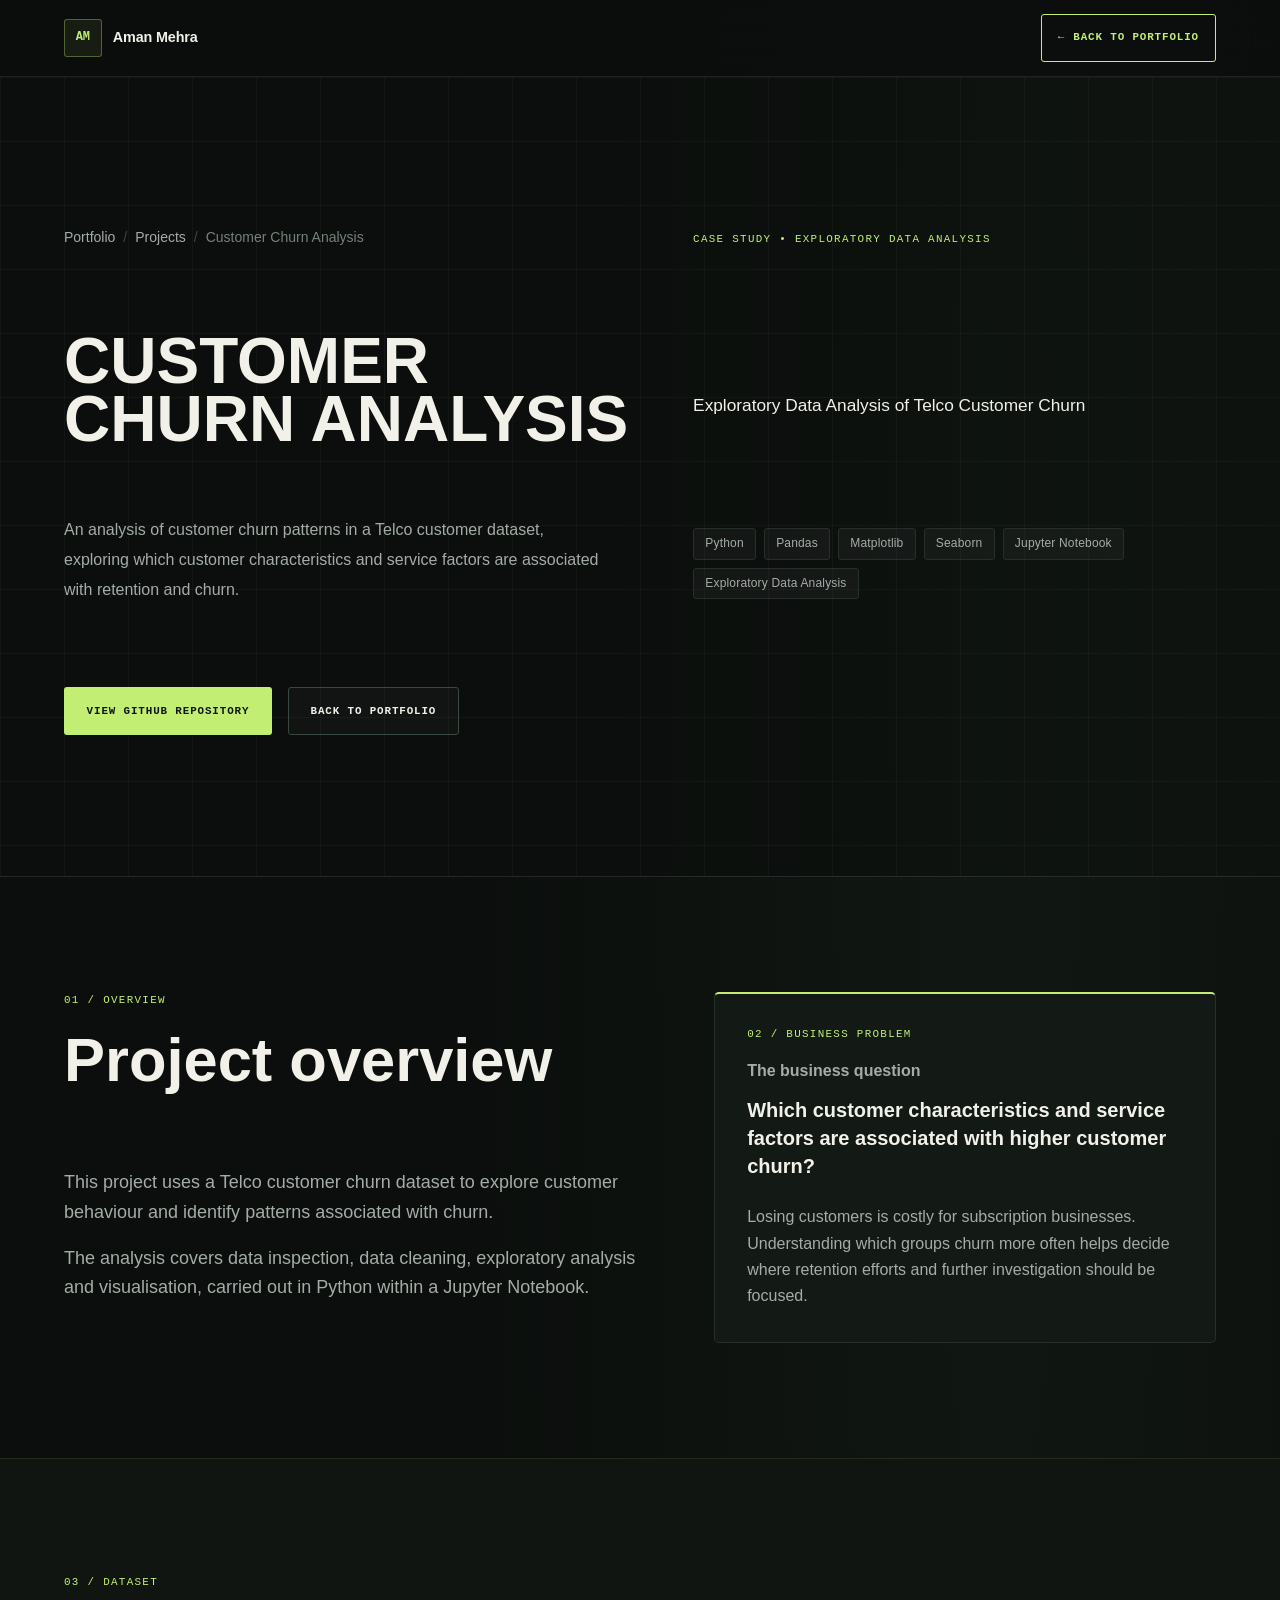
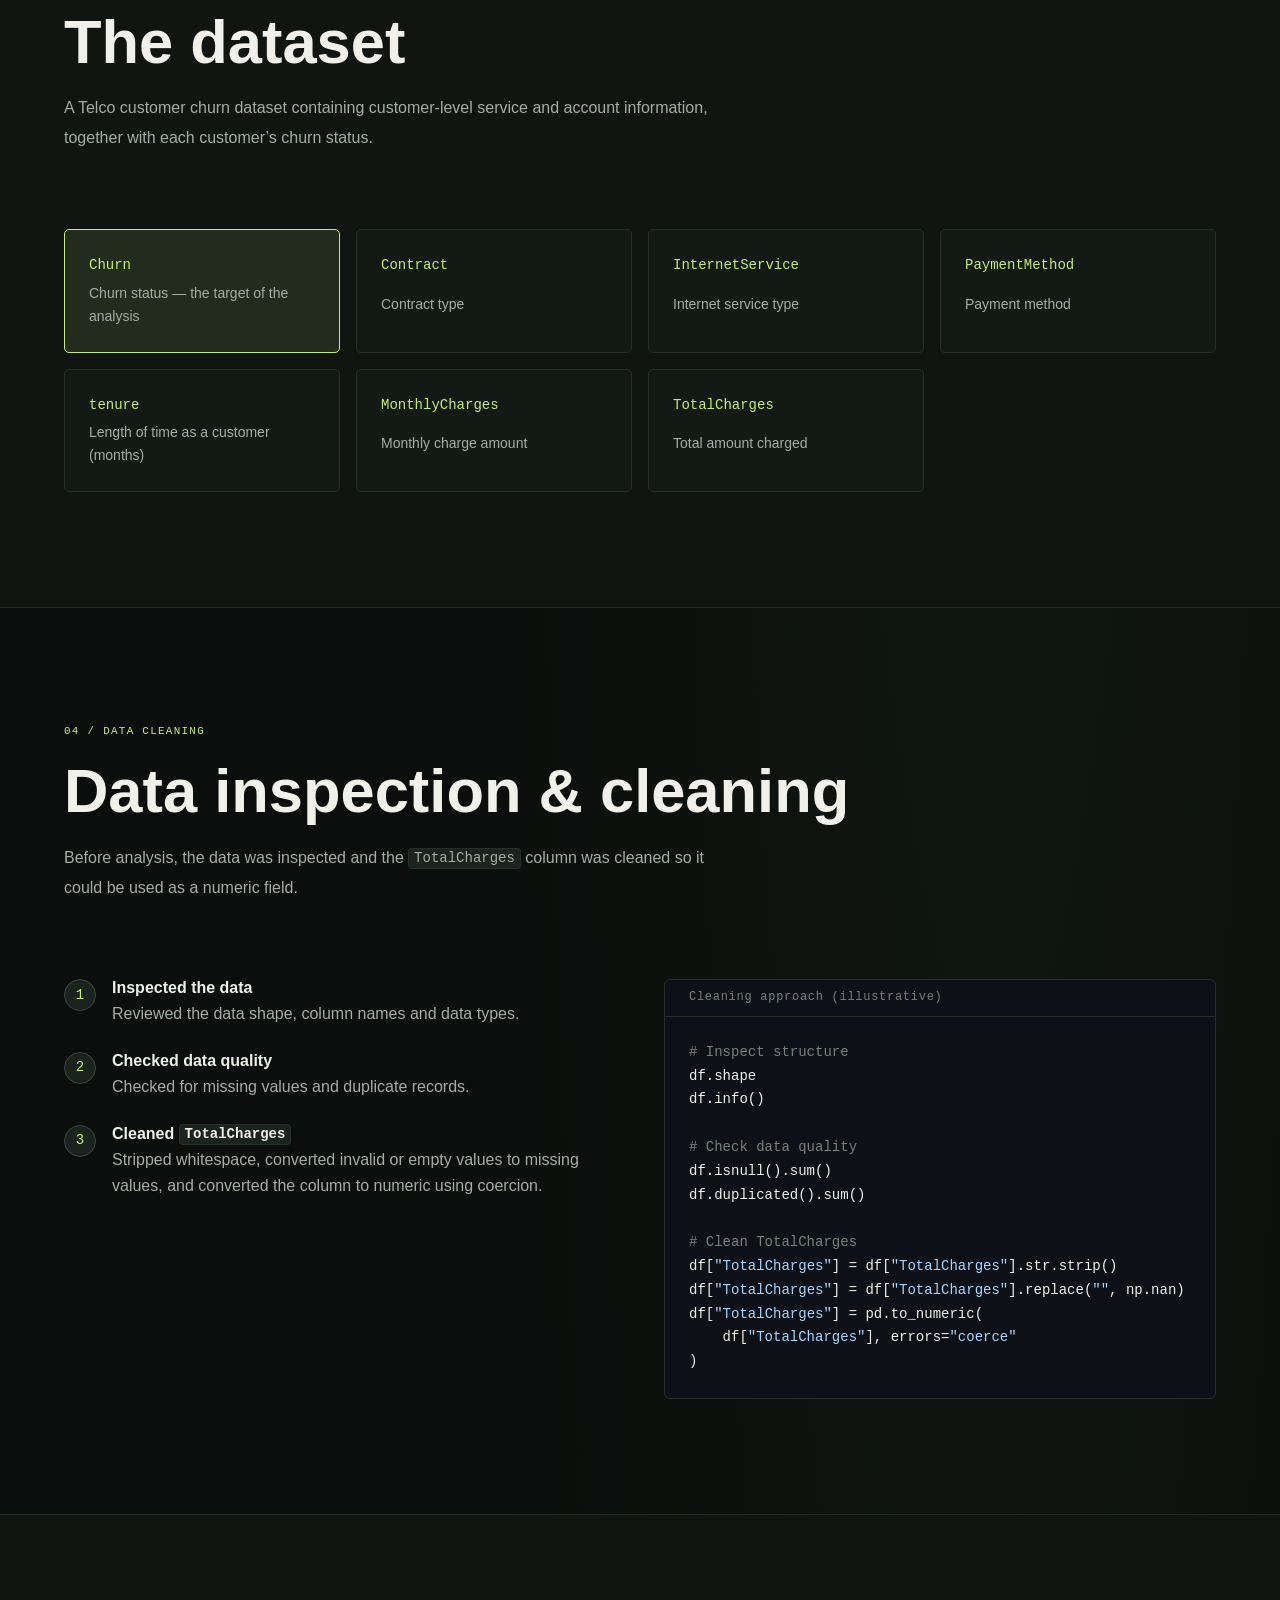
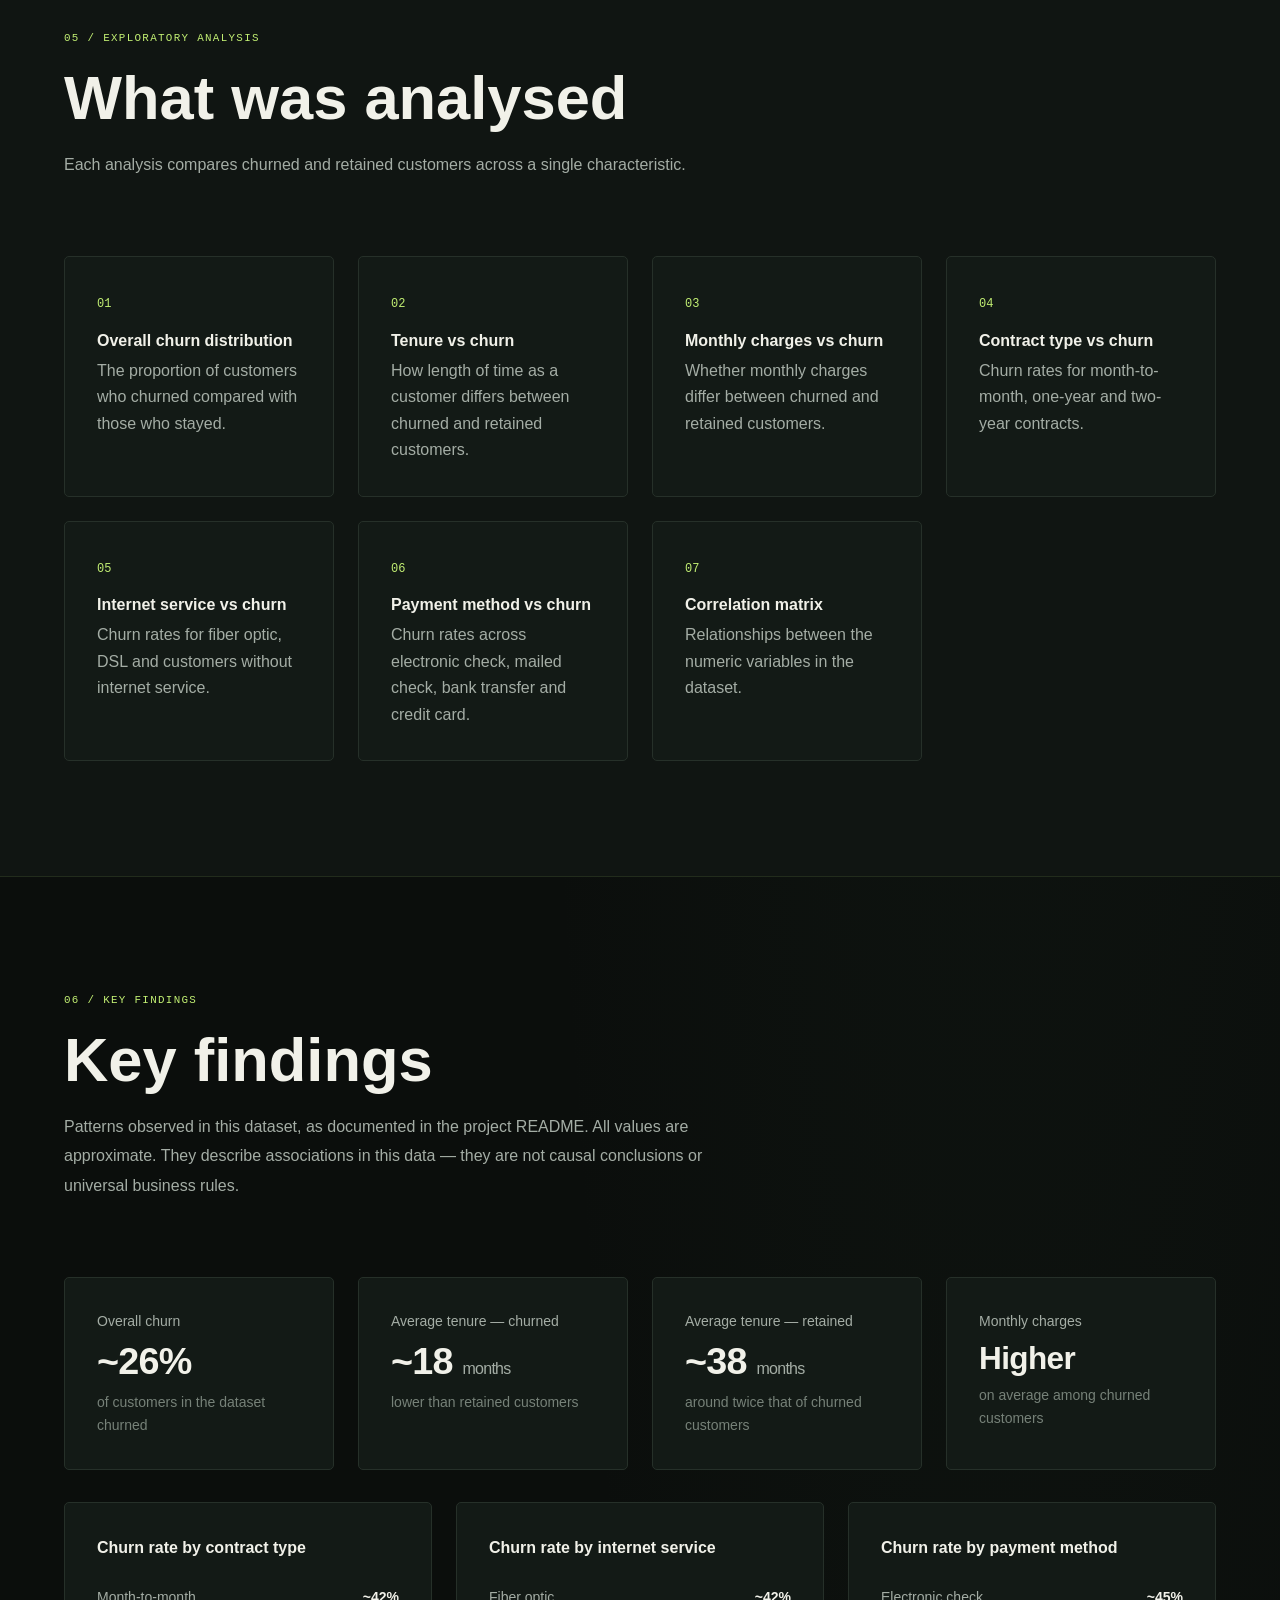
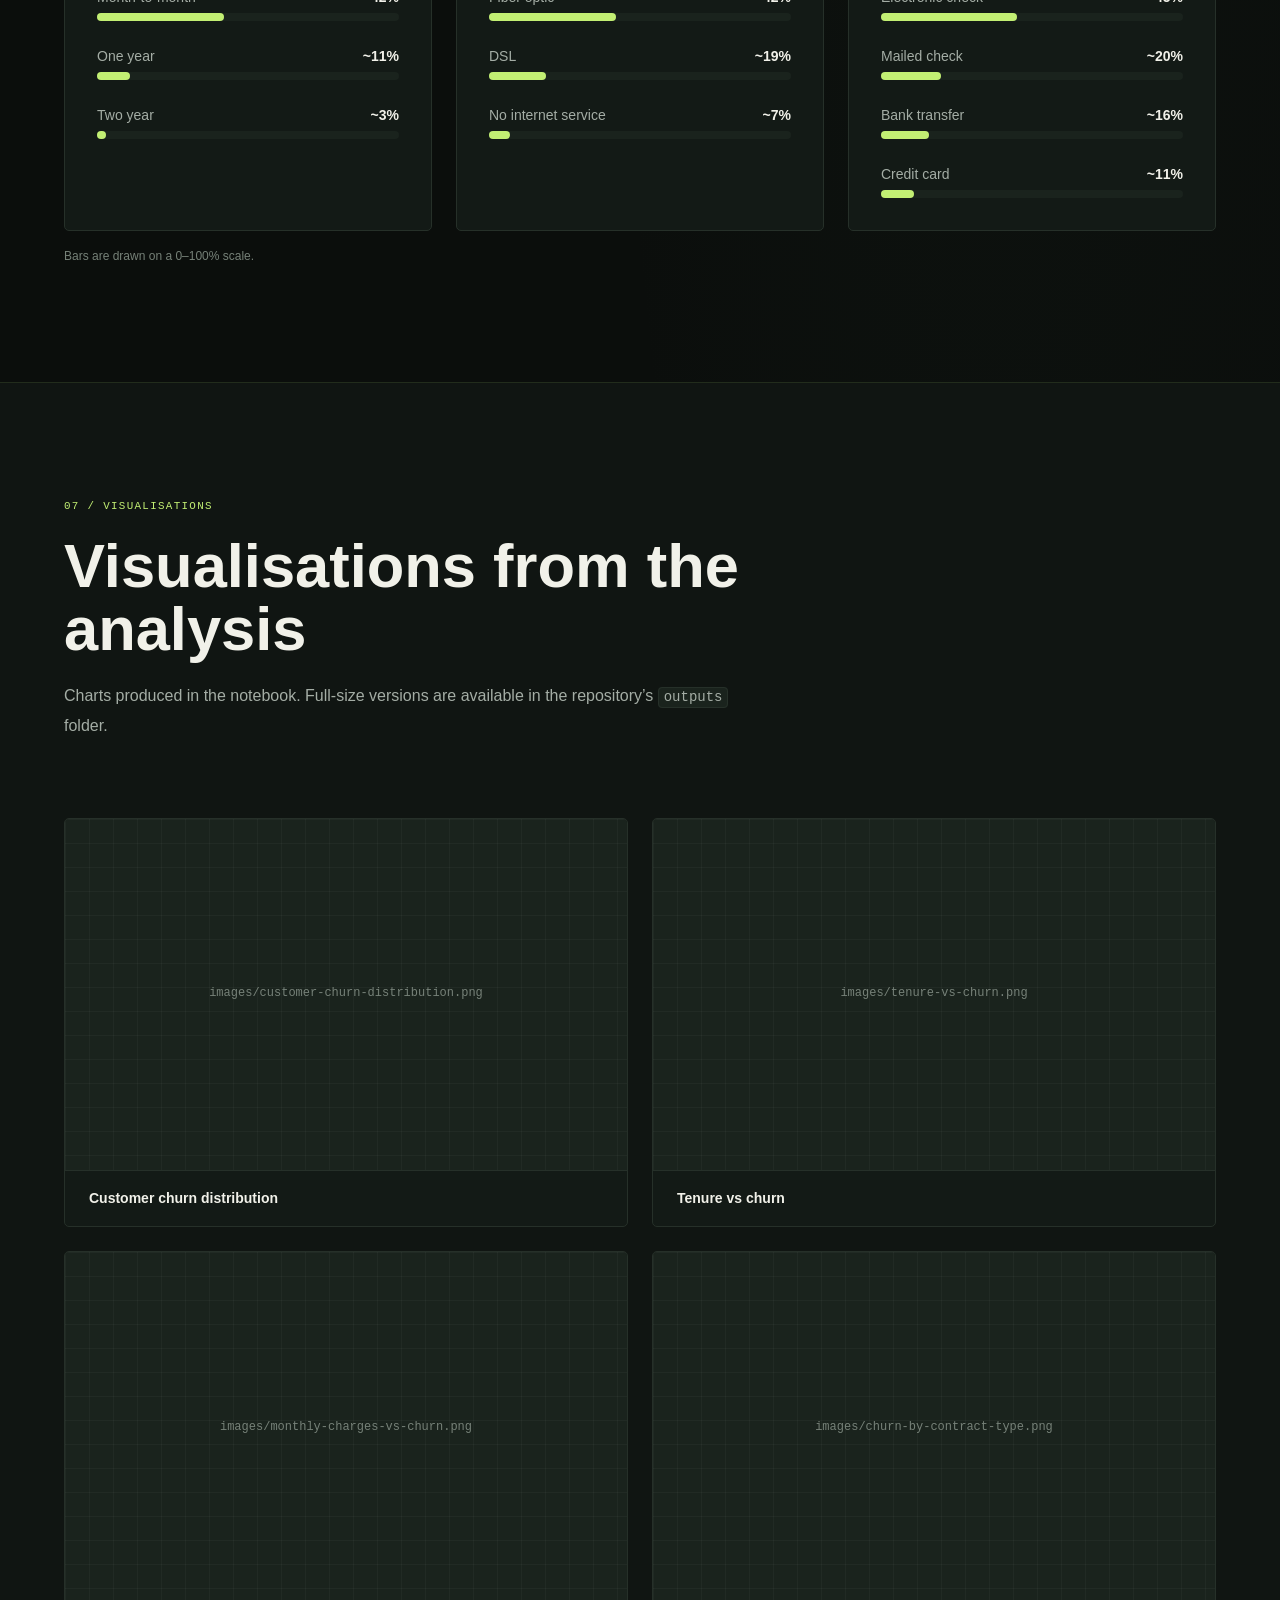
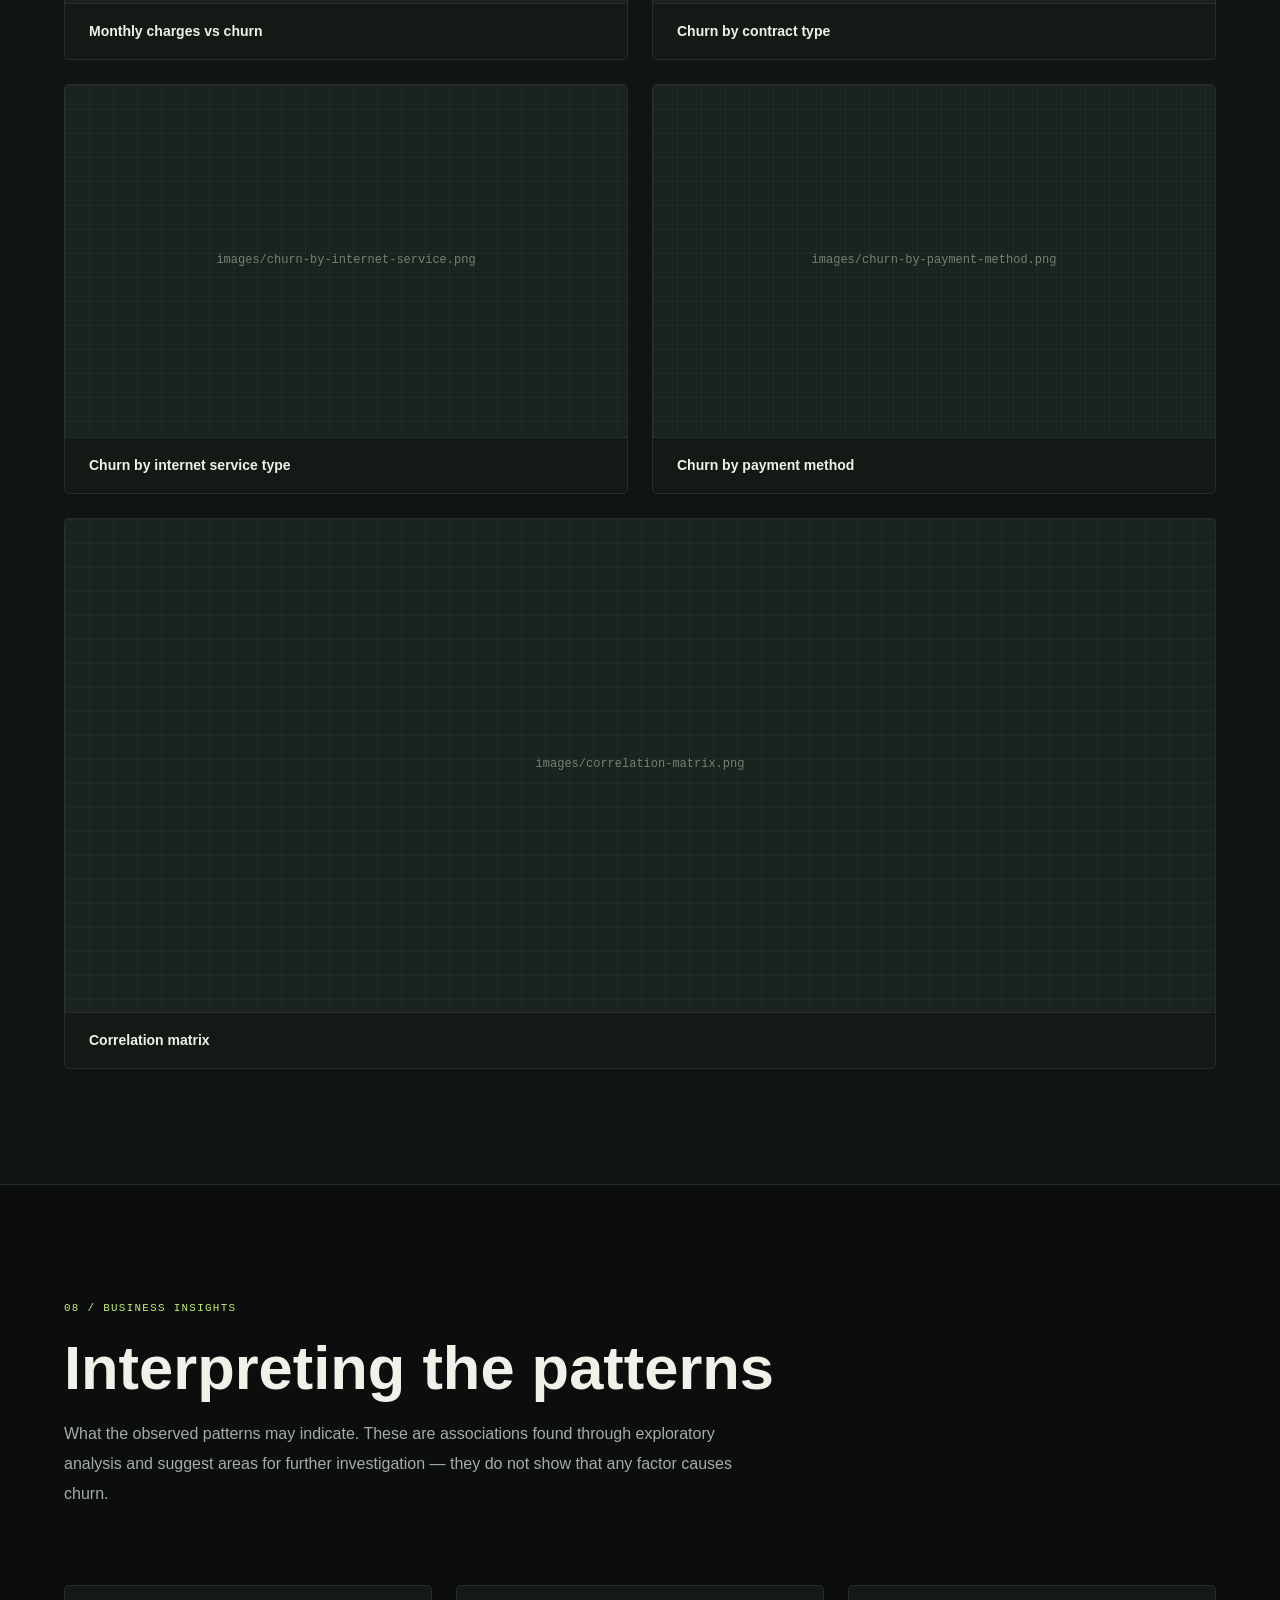
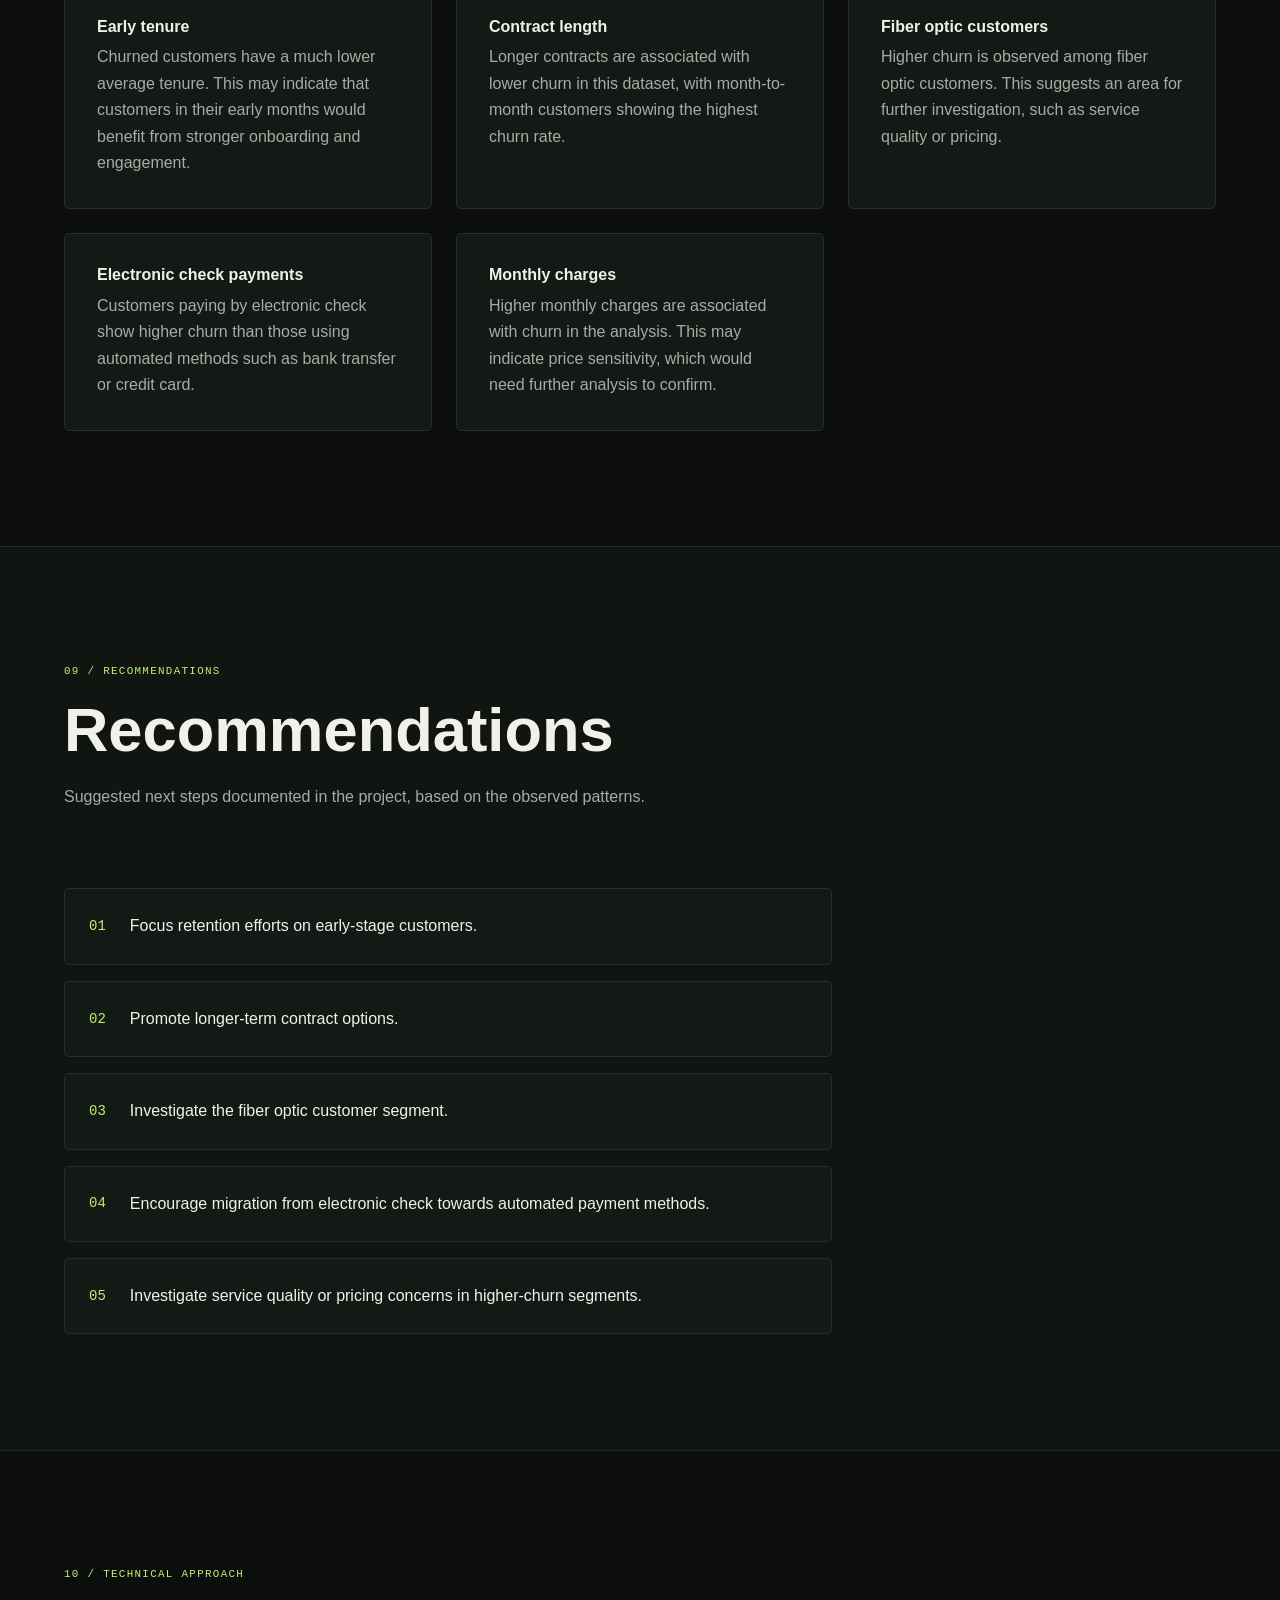
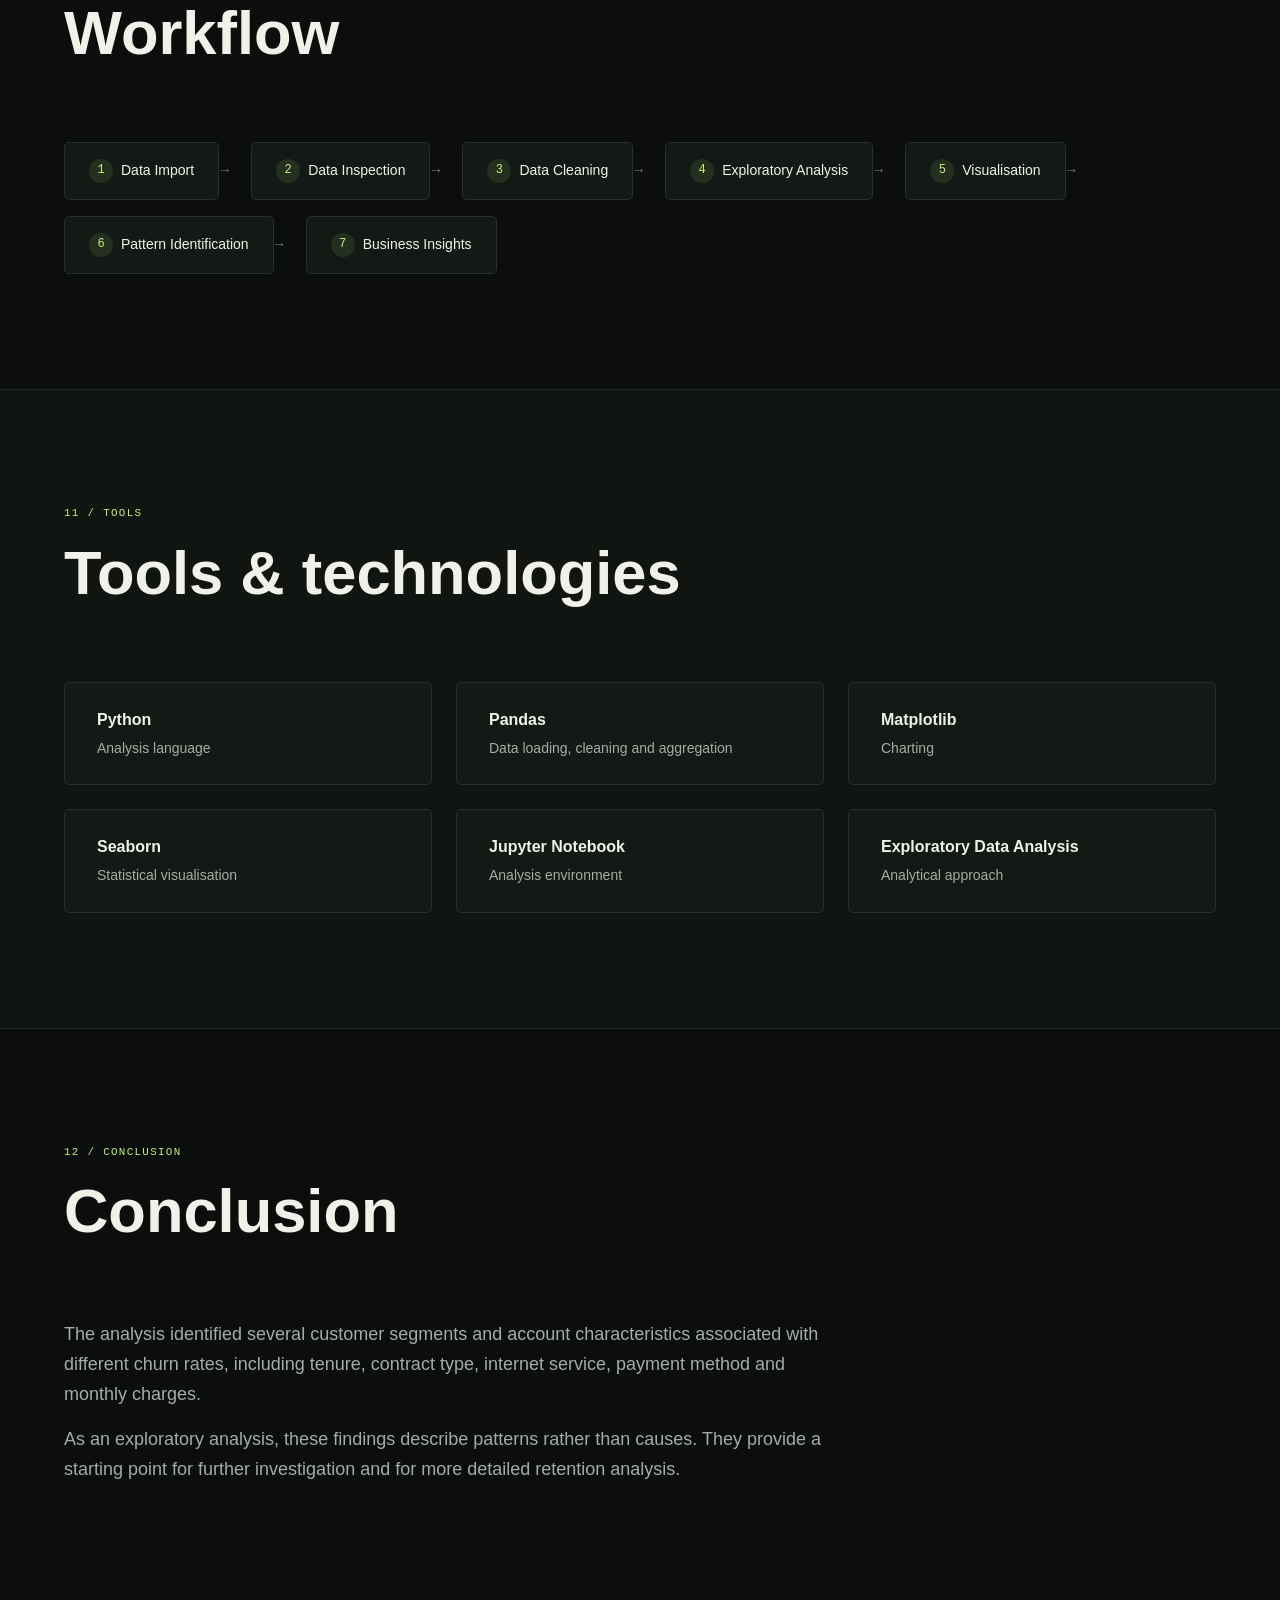
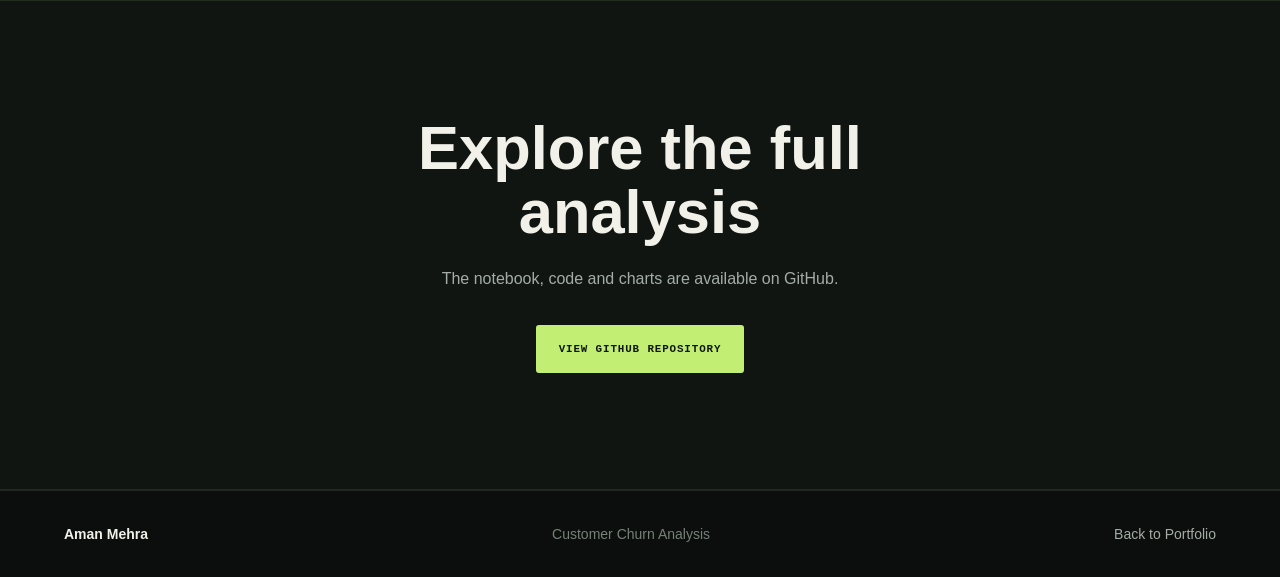
==== projects/customer-churn/index.html @ 6456a03d "Initial portfolio website" ====
<!DOCTYPE html>
<html lang="en-GB">
<head>
  <meta charset="UTF-8">
  <meta name="viewport" content="width=device-width, initial-scale=1.0">
  <meta name="description" content="Customer Churn Analysis — exploratory data analysis of a Telco customer churn dataset using Python, Pandas, Matplotlib and Seaborn.">
  <meta name="theme-color" content="#0b0f14">
  <title>Customer Churn Analysis | Aman Mehra</title>
  <!-- Shared portfolio design system (read only), then page-specific styles -->
  <link rel="stylesheet" href="../../css/style.css">
  <link rel="stylesheet" href="project.css">
</head>
<body>
  <a class="skip-link" href="#main">Skip to content</a>

  <!-- ===== Header ===== -->
  <header class="site-header">
    <div class="container header-inner">
      <a class="logo" href="../../index.html" aria-label="Aman Mehra — portfolio home">
        <span class="logo-mark" aria-hidden="true">AM</span>
        <span class="logo-text">Aman Mehra</span>
      </a>
      <a class="btn btn-outline btn-sm" href="../../index.html#projects">
        <span aria-hidden="true">&larr;</span> Back to Portfolio
      </a>
    </div>
  </header>

  <main id="main">

    <!-- ===== 1. Project hero ===== -->
    <section class="hero case-hero" aria-labelledby="case-title">
      <div class="container hero-inner">
        <nav class="breadcrumb" aria-label="Breadcrumb">
          <ol>
            <li><a href="../../index.html">Portfolio</a></li>
            <li><a href="../../index.html#projects">Projects</a></li>
            <li aria-current="page">Customer Churn Analysis</li>
          </ol>
        </nav>
        <p class="eyebrow">Case Study &bull; Exploratory Data Analysis</p>
        <h1 class="hero-title case-title" id="case-title">Customer Churn Analysis</h1>
        <p class="hero-headline">Exploratory Data Analysis of Telco Customer Churn</p>
        <p class="hero-description">An analysis of customer churn patterns in a Telco customer dataset, exploring which customer characteristics and service factors are associated with retention and churn.</p>
        <ul class="tag-list case-tags" aria-label="Technologies used">
          <li class="tag">Python</li>
          <li class="tag">Pandas</li>
          <li class="tag">Matplotlib</li>
          <li class="tag">Seaborn</li>
          <li class="tag">Jupyter Notebook</li>
          <li class="tag">Exploratory Data Analysis</li>
        </ul>
        <div class="btn-group">
          <a class="btn btn-primary" href="https://github.com/Aman1232606/Telco-churn-EDA" target="_blank" rel="noopener">View GitHub Repository</a>
          <a class="btn btn-secondary" href="../../index.html">Back to Portfolio</a>
        </div>
      </div>
    </section>

    <!-- ===== 2. Overview + 3. Business problem ===== -->
    <section class="section" id="overview" aria-labelledby="overview-title">
      <div class="container">
        <div class="split">
          <div>
            <header class="section-header">
              <p class="section-label">01 / Overview</p>
              <h2 class="section-title" id="overview-title">Project overview</h2>
            </header>
            <div class="prose">
              <p>This project uses a Telco customer churn dataset to explore customer behaviour and identify patterns associated with churn.</p>
              <p>The analysis covers data inspection, data cleaning, exploratory analysis and visualisation, carried out in Python within a Jupyter Notebook.</p>
            </div>
          </div>

          <aside class="card question-card" aria-labelledby="problem-title">
            <p class="section-label">02 / Business problem</p>
            <h2 class="question-heading" id="problem-title">The business question</h2>
            <blockquote class="question">
              <p>Which customer characteristics and service factors are associated with higher customer churn?</p>
            </blockquote>
            <p class="muted">Losing customers is costly for subscription businesses. Understanding which groups churn more often helps decide where retention efforts and further investigation should be focused.</p>
          </aside>
        </div>
      </div>
    </section>

    <!-- ===== 4. Dataset ===== -->
    <section class="section section-alt" id="dataset" aria-labelledby="dataset-title">
      <div class="container">
        <header class="section-header">
          <p class="section-label">03 / Dataset</p>
          <h2 class="section-title" id="dataset-title">The dataset</h2>
          <p class="section-intro">A Telco customer churn dataset containing customer-level service and account information, together with each customer&rsquo;s churn status.</p>
        </header>

        <ul class="field-grid" aria-label="Key fields used in the analysis">
          <li class="field-card field-card-target">
            <span class="field-name">Churn</span>
            <span class="field-desc">Churn status &mdash; the target of the analysis</span>
          </li>
          <li class="field-card">
            <span class="field-name">Contract</span>
            <span class="field-desc">Contract type</span>
          </li>
          <li class="field-card">
            <span class="field-name">InternetService</span>
            <span class="field-desc">Internet service type</span>
          </li>
          <li class="field-card">
            <span class="field-name">PaymentMethod</span>
            <span class="field-desc">Payment method</span>
          </li>
          <li class="field-card">
            <span class="field-name">tenure</span>
            <span class="field-desc">Length of time as a customer (months)</span>
          </li>
          <li class="field-card">
            <span class="field-name">MonthlyCharges</span>
            <span class="field-desc">Monthly charge amount</span>
          </li>
          <li class="field-card">
            <span class="field-name">TotalCharges</span>
            <span class="field-desc">Total amount charged</span>
          </li>
        </ul>
      </div>
    </section>

    <!-- ===== 5. Data cleaning ===== -->
    <section class="section" id="cleaning" aria-labelledby="cleaning-title">
      <div class="container">
        <header class="section-header">
          <p class="section-label">04 / Data cleaning</p>
          <h2 class="section-title" id="cleaning-title">Data inspection &amp; cleaning</h2>
          <p class="section-intro">Before analysis, the data was inspected and the <code>TotalCharges</code> column was cleaned so it could be used as a numeric field.</p>
        </header>

        <div class="split split-even">
          <ol class="step-list">
            <li>
              <h3 class="step-title">Inspected the data</h3>
              <p>Reviewed the data shape, column names and data types.</p>
            </li>
            <li>
              <h3 class="step-title">Checked data quality</h3>
              <p>Checked for missing values and duplicate records.</p>
            </li>
            <li>
              <h3 class="step-title">Cleaned <code>TotalCharges</code></h3>
              <p>Stripped whitespace, converted invalid or empty values to missing values, and converted the column to numeric using coercion.</p>
            </li>
          </ol>

          <figure class="code-card">
            <figcaption class="code-caption">Cleaning approach (illustrative)</figcaption>
            <pre><code><span class="c"># Inspect structure</span>
df.shape
df.info()

<span class="c"># Check data quality</span>
df.isnull().sum()
df.duplicated().sum()

<span class="c"># Clean TotalCharges</span>
df[<span class="s">"TotalCharges"</span>] = df[<span class="s">"TotalCharges"</span>].str.strip()
df[<span class="s">"TotalCharges"</span>] = df[<span class="s">"TotalCharges"</span>].replace(<span class="s">""</span>, np.nan)
df[<span class="s">"TotalCharges"</span>] = pd.to_numeric(
    df[<span class="s">"TotalCharges"</span>], errors=<span class="s">"coerce"</span>
)</code></pre>
          </figure>
        </div>
      </div>
    </section>

    <!-- ===== 6. Exploratory data analysis ===== -->
    <section class="section section-alt" id="eda" aria-labelledby="eda-title">
      <div class="container">
        <header class="section-header">
          <p class="section-label">05 / Exploratory analysis</p>
          <h2 class="section-title" id="eda-title">What was analysed</h2>
          <p class="section-intro">Each analysis compares churned and retained customers across a single characteristic.</p>
        </header>

        <ol class="analysis-grid">
          <li class="card analysis-card">
            <span class="analysis-index" aria-hidden="true">01</span>
            <h3 class="card-title">Overall churn distribution</h3>
            <p>The proportion of customers who churned compared with those who stayed.</p>
          </li>
          <li class="card analysis-card">
            <span class="analysis-index" aria-hidden="true">02</span>
            <h3 class="card-title">Tenure vs churn</h3>
            <p>How length of time as a customer differs between churned and retained customers.</p>
          </li>
          <li class="card analysis-card">
            <span class="analysis-index" aria-hidden="true">03</span>
            <h3 class="card-title">Monthly charges vs churn</h3>
            <p>Whether monthly charges differ between churned and retained customers.</p>
          </li>
          <li class="card analysis-card">
            <span class="analysis-index" aria-hidden="true">04</span>
            <h3 class="card-title">Contract type vs churn</h3>
            <p>Churn rates for month-to-month, one-year and two-year contracts.</p>
          </li>
          <li class="card analysis-card">
            <span class="analysis-index" aria-hidden="true">05</span>
            <h3 class="card-title">Internet service vs churn</h3>
            <p>Churn rates for fiber optic, DSL and customers without internet service.</p>
          </li>
          <li class="card analysis-card">
            <span class="analysis-index" aria-hidden="true">06</span>
            <h3 class="card-title">Payment method vs churn</h3>
            <p>Churn rates across electronic check, mailed check, bank transfer and credit card.</p>
          </li>
          <li class="card analysis-card">
            <span class="analysis-index" aria-hidden="true">07</span>
            <h3 class="card-title">Correlation matrix</h3>
            <p>Relationships between the numeric variables in the dataset.</p>
          </li>
        </ol>
      </div>
    </section>

    <!-- ===== 7. Key findings ===== -->
    <section class="section" id="findings" aria-labelledby="findings-title">
      <div class="container">
        <header class="section-header">
          <p class="section-label">06 / Key findings</p>
          <h2 class="section-title" id="findings-title">Key findings</h2>
          <p class="section-intro">Patterns observed in this dataset, as documented in the project README. All values are approximate. They describe associations in this data &mdash; they are not causal conclusions or universal business rules.</p>
        </header>

        <div class="stat-grid">
          <div class="card stat-card">
            <p class="stat-label">Overall churn</p>
            <p class="stat-value">~26%</p>
            <p class="stat-note">of customers in the dataset churned</p>
          </div>
          <div class="card stat-card">
            <p class="stat-label">Average tenure &mdash; churned</p>
            <p class="stat-value">~18 <span class="stat-unit">months</span></p>
            <p class="stat-note">lower than retained customers</p>
          </div>
          <div class="card stat-card">
            <p class="stat-label">Average tenure &mdash; retained</p>
            <p class="stat-value">~38 <span class="stat-unit">months</span></p>
            <p class="stat-note">around twice that of churned customers</p>
          </div>
          <div class="card stat-card">
            <p class="stat-label">Monthly charges</p>
            <p class="stat-value stat-value-text">Higher</p>
            <p class="stat-note">on average among churned customers</p>
          </div>
        </div>

        <div class="chart-grid">
          <figure class="card bar-chart">
            <figcaption class="bar-chart-title">Churn rate by contract type</figcaption>
            <ul class="bars">
              <li class="bar-row" style="--value: 42">
                <span class="bar-label">Month-to-month</span>
                <span class="bar-track" aria-hidden="true"><span class="bar-fill"></span></span>
                <span class="bar-value">~42%</span>
              </li>
              <li class="bar-row" style="--value: 11">
                <span class="bar-label">One year</span>
                <span class="bar-track" aria-hidden="true"><span class="bar-fill"></span></span>
                <span class="bar-value">~11%</span>
              </li>
              <li class="bar-row" style="--value: 3">
                <span class="bar-label">Two year</span>
                <span class="bar-track" aria-hidden="true"><span class="bar-fill"></span></span>
                <span class="bar-value">~3%</span>
              </li>
            </ul>
          </figure>

          <figure class="card bar-chart">
            <figcaption class="bar-chart-title">Churn rate by internet service</figcaption>
            <ul class="bars">
              <li class="bar-row" style="--value: 42">
                <span class="bar-label">Fiber optic</span>
                <span class="bar-track" aria-hidden="true"><span class="bar-fill"></span></span>
                <span class="bar-value">~42%</span>
              </li>
              <li class="bar-row" style="--value: 19">
                <span class="bar-label">DSL</span>
                <span class="bar-track" aria-hidden="true"><span class="bar-fill"></span></span>
                <span class="bar-value">~19%</span>
              </li>
              <li class="bar-row" style="--value: 7">
                <span class="bar-label">No internet service</span>
                <span class="bar-track" aria-hidden="true"><span class="bar-fill"></span></span>
                <span class="bar-value">~7%</span>
              </li>
            </ul>
          </figure>

          <figure class="card bar-chart">
            <figcaption class="bar-chart-title">Churn rate by payment method</figcaption>
            <ul class="bars">
              <li class="bar-row" style="--value: 45">
                <span class="bar-label">Electronic check</span>
                <span class="bar-track" aria-hidden="true"><span class="bar-fill"></span></span>
                <span class="bar-value">~45%</span>
              </li>
              <li class="bar-row" style="--value: 20">
                <span class="bar-label">Mailed check</span>
                <span class="bar-track" aria-hidden="true"><span class="bar-fill"></span></span>
                <span class="bar-value">~20%</span>
              </li>
              <li class="bar-row" style="--value: 16">
                <span class="bar-label">Bank transfer</span>
                <span class="bar-track" aria-hidden="true"><span class="bar-fill"></span></span>
                <span class="bar-value">~16%</span>
              </li>
              <li class="bar-row" style="--value: 11">
                <span class="bar-label">Credit card</span>
                <span class="bar-track" aria-hidden="true"><span class="bar-fill"></span></span>
                <span class="bar-value">~11%</span>
              </li>
            </ul>
          </figure>
        </div>
        <p class="chart-note">Bars are drawn on a 0&ndash;100% scale.</p>
      </div>
    </section>

    <!-- ===== 8. Visualisations ===== -->
    <section class="section section-alt" id="visualisations" aria-labelledby="visualisations-title">
      <div class="container">
        <header class="section-header">
          <p class="section-label">07 / Visualisations</p>
          <h2 class="section-title" id="visualisations-title">Visualisations from the analysis</h2>
          <p class="section-intro">Charts produced in the notebook. Full-size versions are available in the repository&rsquo;s <code>outputs</code> folder.</p>
        </header>

        <!--
          To add each chart: download it from the repository's outputs/ folder, save it into
          projects/customer-churn/images/ using the filename shown in the comment, then replace
          the <div class="figure-placeholder"> with the <img> tag shown.
        -->
        <div class="figure-grid">
          <figure class="card figure-card">
            <!-- Source: https://github.com/Aman1232606/Telco-churn-EDA/blob/main/outputs/Customerchurn%20Distribution.png
                 <img src="images/customer-churn-distribution.png" alt="Chart showing the distribution of churned and retained customers" loading="lazy"> -->
            <div class="figure-placeholder" role="img" aria-label="Placeholder for the customer churn distribution chart">
              <span>images/customer-churn-distribution.png</span>
            </div>
            <figcaption>Customer churn distribution</figcaption>
          </figure>

          <figure class="card figure-card">
            <!-- Source: https://github.com/Aman1232606/Telco-churn-EDA/blob/main/outputs/Tenure%20vs%20Churn.png
                 <img src="images/tenure-vs-churn.png" alt="Chart comparing tenure for churned and retained customers" loading="lazy"> -->
            <div class="figure-placeholder" role="img" aria-label="Placeholder for the tenure vs churn chart">
              <span>images/tenure-vs-churn.png</span>
            </div>
            <figcaption>Tenure vs churn</figcaption>
          </figure>

          <figure class="card figure-card">
            <!-- Source: https://github.com/Aman1232606/Telco-churn-EDA/blob/main/outputs/Monthly%20Charges%20vs%20Churn.png
                 <img src="images/monthly-charges-vs-churn.png" alt="Chart comparing monthly charges for churned and retained customers" loading="lazy"> -->
            <div class="figure-placeholder" role="img" aria-label="Placeholder for the monthly charges vs churn chart">
              <span>images/monthly-charges-vs-churn.png</span>
            </div>
            <figcaption>Monthly charges vs churn</figcaption>
          </figure>

          <figure class="card figure-card">
            <!-- Source: https://github.com/Aman1232606/Telco-churn-EDA/blob/main/outputs/Churn%20by%20Contract%20Type.png
                 <img src="images/churn-by-contract-type.png" alt="Chart showing churn by contract type" loading="lazy"> -->
            <div class="figure-placeholder" role="img" aria-label="Placeholder for the churn by contract type chart">
              <span>images/churn-by-contract-type.png</span>
            </div>
            <figcaption>Churn by contract type</figcaption>
          </figure>

          <figure class="card figure-card">
            <!-- Source: https://github.com/Aman1232606/Telco-churn-EDA/blob/main/outputs/Churn%20by%20Internet%20Service%20Type.png
                 <img src="images/churn-by-internet-service.png" alt="Chart showing churn by internet service type" loading="lazy"> -->
            <div class="figure-placeholder" role="img" aria-label="Placeholder for the churn by internet service type chart">
              <span>images/churn-by-internet-service.png</span>
            </div>
            <figcaption>Churn by internet service type</figcaption>
          </figure>

          <figure class="card figure-card">
            <!-- Source: https://github.com/Aman1232606/Telco-churn-EDA/blob/main/outputs/Churn%20by%20Payment%20Method.png
                 <img src="images/churn-by-payment-method.png" alt="Chart showing churn by payment method" loading="lazy"> -->
            <div class="figure-placeholder" role="img" aria-label="Placeholder for the churn by payment method chart">
              <span>images/churn-by-payment-method.png</span>
            </div>
            <figcaption>Churn by payment method</figcaption>
          </figure>

          <figure class="card figure-card figure-card-wide">
            <!-- Source: https://github.com/Aman1232606/Telco-churn-EDA/blob/main/outputs/Correlation%20Matrix.png
                 <img src="images/correlation-matrix.png" alt="Correlation matrix of the numeric variables in the dataset" loading="lazy"> -->
            <div class="figure-placeholder" role="img" aria-label="Placeholder for the correlation matrix">
              <span>images/correlation-matrix.png</span>
            </div>
            <figcaption>Correlation matrix</figcaption>
          </figure>
        </div>
      </div>
    </section>

    <!-- ===== 9. Business insights ===== -->
    <section class="section" id="insights" aria-labelledby="insights-title">
      <div class="container">
        <header class="section-header">
          <p class="section-label">08 / Business insights</p>
          <h2 class="section-title" id="insights-title">Interpreting the patterns</h2>
          <p class="section-intro">What the observed patterns may indicate. These are associations found through exploratory analysis and suggest areas for further investigation &mdash; they do not show that any factor causes churn.</p>
        </header>

        <div class="insight-grid">
          <article class="card insight-card">
            <h3 class="card-title">Early tenure</h3>
            <p>Churned customers have a much lower average tenure. This may indicate that customers in their early months would benefit from stronger onboarding and engagement.</p>
          </article>
          <article class="card insight-card">
            <h3 class="card-title">Contract length</h3>
            <p>Longer contracts are associated with lower churn in this dataset, with month-to-month customers showing the highest churn rate.</p>
          </article>
          <article class="card insight-card">
            <h3 class="card-title">Fiber optic customers</h3>
            <p>Higher churn is observed among fiber optic customers. This suggests an area for further investigation, such as service quality or pricing.</p>
          </article>
          <article class="card insight-card">
            <h3 class="card-title">Electronic check payments</h3>
            <p>Customers paying by electronic check show higher churn than those using automated methods such as bank transfer or credit card.</p>
          </article>
          <article class="card insight-card">
            <h3 class="card-title">Monthly charges</h3>
            <p>Higher monthly charges are associated with churn in the analysis. This may indicate price sensitivity, which would need further analysis to confirm.</p>
          </article>
        </div>
      </div>
    </section>

    <!-- ===== 10. Recommendations ===== -->
    <section class="section section-alt" id="recommendations" aria-labelledby="recommendations-title">
      <div class="container">
        <header class="section-header">
          <p class="section-label">09 / Recommendations</p>
          <h2 class="section-title" id="recommendations-title">Recommendations</h2>
          <p class="section-intro">Suggested next steps documented in the project, based on the observed patterns.</p>
        </header>

        <ol class="recommendation-list">
          <li>Focus retention efforts on early-stage customers.</li>
          <li>Promote longer-term contract options.</li>
          <li>Investigate the fiber optic customer segment.</li>
          <li>Encourage migration from electronic check towards automated payment methods.</li>
          <li>Investigate service quality or pricing concerns in higher-churn segments.</li>
        </ol>
      </div>
    </section>

    <!-- ===== 11. Technical approach ===== -->
    <section class="section" id="approach" aria-labelledby="approach-title">
      <div class="container">
        <header class="section-header">
          <p class="section-label">10 / Technical approach</p>
          <h2 class="section-title" id="approach-title">Workflow</h2>
        </header>

        <ol class="workflow">
          <li class="workflow-step"><span class="workflow-index" aria-hidden="true">1</span>Data Import</li>
          <li class="workflow-step"><span class="workflow-index" aria-hidden="true">2</span>Data Inspection</li>
          <li class="workflow-step"><span class="workflow-index" aria-hidden="true">3</span>Data Cleaning</li>
          <li class="workflow-step"><span class="workflow-index" aria-hidden="true">4</span>Exploratory Analysis</li>
          <li class="workflow-step"><span class="workflow-index" aria-hidden="true">5</span>Visualisation</li>
          <li class="workflow-step"><span class="workflow-index" aria-hidden="true">6</span>Pattern Identification</li>
          <li class="workflow-step"><span class="workflow-index" aria-hidden="true">7</span>Business Insights</li>
        </ol>
      </div>
    </section>

    <!-- ===== 12. Tools & technologies ===== -->
    <section class="section section-alt" id="tools" aria-labelledby="tools-title">
      <div class="container">
        <header class="section-header">
          <p class="section-label">11 / Tools</p>
          <h2 class="section-title" id="tools-title">Tools &amp; technologies</h2>
        </header>

        <ul class="tool-grid">
          <li class="card tool-card">
            <span class="tool-name">Python</span>
            <span class="tool-use">Analysis language</span>
          </li>
          <li class="card tool-card">
            <span class="tool-name">Pandas</span>
            <span class="tool-use">Data loading, cleaning and aggregation</span>
          </li>
          <li class="card tool-card">
            <span class="tool-name">Matplotlib</span>
            <span class="tool-use">Charting</span>
          </li>
          <li class="card tool-card">
            <span class="tool-name">Seaborn</span>
            <span class="tool-use">Statistical visualisation</span>
          </li>
          <li class="card tool-card">
            <span class="tool-name">Jupyter Notebook</span>
            <span class="tool-use">Analysis environment</span>
          </li>
          <li class="card tool-card">
            <span class="tool-name">Exploratory Data Analysis</span>
            <span class="tool-use">Analytical approach</span>
          </li>
        </ul>
      </div>
    </section>

    <!-- ===== 13. Conclusion ===== -->
    <section class="section" id="conclusion" aria-labelledby="conclusion-title">
      <div class="container">
        <div class="narrow">
          <header class="section-header">
            <p class="section-label">12 / Conclusion</p>
            <h2 class="section-title" id="conclusion-title">Conclusion</h2>
          </header>
          <div class="prose">
            <p>The analysis identified several customer segments and account characteristics associated with different churn rates, including tenure, contract type, internet service, payment method and monthly charges.</p>
            <p>As an exploratory analysis, these findings describe patterns rather than causes. They provide a starting point for further investigation and for more detailed retention analysis.</p>
          </div>
        </div>
      </div>
    </section>

    <!-- ===== 14. GitHub CTA ===== -->
    <section class="section section-alt" aria-labelledby="cta-title">
      <div class="container">
        <div class="cta-panel">
          <h2 class="section-title" id="cta-title">Explore the full analysis</h2>
          <p class="section-intro">The notebook, code and charts are available on GitHub.</p>
          <div class="btn-group">
            <a class="btn btn-primary" href="https://github.com/Aman1232606/Telco-churn-EDA" target="_blank" rel="noopener">View GitHub Repository</a>
          </div>
        </div>
      </div>
    </section>

  </main>

  <!-- ===== 15. Footer ===== -->
  <footer class="site-footer">
    <div class="container footer-inner">
      <p class="footer-name">Aman Mehra</p>
      <p class="footer-copy">Customer Churn Analysis</p>
      <ul class="footer-links">
        <li><a href="../../index.html">Back to Portfolio</a></li>
      </ul>
    </div>
  </footer>
</body>
</html>
---- css/style.css ----
/* =========================================================
   Design tokens
   ========================================================= */
:root {
  /* Background colours */
  --color-bg: #0b0f14;
  --color-bg-alt: #0e131a;

  /* Surface / card colours */
  --color-surface: #121821;
  --color-surface-raised: #171f2a;
  --color-surface-hover: #1b2430;

  /* Text colours */
  --color-text: #e6edf3;
  --color-text-muted: #9ba8b6;
  --color-text-subtle: #7d8a99;

  /* Accent colour */
  --color-accent: #5cb3ff;
  --color-accent-hover: #7fc3ff;
  --color-accent-soft: rgba(92, 179, 255, 0.1);
  --color-on-accent: #07111c;
  --color-success: #3fb950;

  /* Border colours */
  --color-border: #222b37;
  --color-border-strong: #313c4b;

  /* Typography */
  --font-body: "Inter", "Segoe UI", system-ui, -apple-system, Roboto, "Helvetica Neue", Arial, sans-serif;
  --font-heading: var(--font-body);
  --font-mono: ui-monospace, "Cascadia Code", "SFMono-Regular", Consolas, "Liberation Mono", monospace;
  --line-height-body: 1.65;
  --line-height-heading: 1.15;

  --text-xs: 0.75rem;
  --text-sm: 0.875rem;
  --text-base: 1rem;
  --text-md: 1.125rem;
  --text-lg: 1.25rem;
  --text-xl: clamp(1.5rem, 1.2rem + 1.2vw, 2.25rem);
  --text-hero: clamp(2.5rem, 1.6rem + 4.2vw, 4.75rem);

  /* Spacing */
  --space-1: 0.25rem;
  --space-2: 0.5rem;
  --space-3: 1rem;
  --space-4: 1.5rem;
  --space-5: 2rem;
  --space-6: 3rem;
  --space-7: 4rem;
  --space-8: 6rem;
  --section-padding: clamp(4rem, 3rem + 4vw, 7rem);

  /* Border radius */
  --radius-sm: 6px;
  --radius-md: 10px;
  --radius-lg: 14px;
  --radius-pill: 999px;

  /* Borders and shadows */
  --border-width: 1px;
  --border-style: solid;
  --border: var(--border-width) var(--border-style) var(--color-border);
  --shadow-sm: 0 1px 2px rgba(0, 0, 0, 0.3);
  --shadow-md: 0 8px 24px rgba(0, 0, 0, 0.35);

  /* Layout */
  --content-width: 72rem;
  --page-gutter: var(--space-4);
  --header-height: 4.25rem;

  /* Motion */
  --transition: 180ms ease;
}

/* =========================================================
   Reset and global defaults
   ========================================================= */
*,
*::before,
*::after {
  box-sizing: border-box;
}

html {
  scroll-behavior: smooth;
  scroll-padding-top: calc(var(--header-height) + var(--space-3));
  -webkit-text-size-adjust: 100%;
}

body,
h1,
h2,
h3,
p,
ul,
ol,
dl,
dd,
figure {
  margin: 0;
}

ul,
ol {
  padding: 0;
  list-style: none;
}

body {
  min-width: 320px;
  overflow-x: hidden;
  background-color: var(--color-bg);
  color: var(--color-text);
  font-family: var(--font-body);
  font-size: var(--text-base);
  line-height: var(--line-height-body);
  -webkit-font-smoothing: antialiased;
}

h1,
h2,
h3 {
  font-family: var(--font-heading);
  line-height: var(--line-height-heading);
  letter-spacing: -0.02em;
}

img,
svg {
  display: block;
  max-width: 100%;
}

a {
  color: inherit;
  text-decoration: none;
}

:focus-visible {
  outline: 2px solid var(--color-accent);
  outline-offset: 3px;
  border-radius: var(--radius-sm);
}

::selection {
  background: var(--color-accent);
  color: var(--color-on-accent);
}

@media (prefers-reduced-motion: reduce) {
  html {
    scroll-behavior: auto;
  }

  *,
  *::before,
  *::after {
    transition-duration: 0.01ms !important;
  }
}

/* =========================================================
   Layout utilities
   ========================================================= */
.container {
  width: 100%;
  max-width: calc(var(--content-width) + var(--page-gutter) * 2);
  margin-inline: auto;
  padding-inline: var(--page-gutter);
}

.section {
  padding-block: var(--section-padding);
}

.section-alt {
  background-color: var(--color-bg-alt);
  border-block: var(--border);
}

.section-header {
  max-width: 40rem;
  margin-bottom: var(--space-6);
}

.section-label,
.eyebrow,
.meta {
  font-family: var(--font-mono);
  font-size: var(--text-xs);
  letter-spacing: 0.12em;
  text-transform: uppercase;
  color: var(--color-accent);
}

.section-label {
  margin-bottom: var(--space-3);
}

.section-title {
  font-size: var(--text-xl);
  font-weight: 700;
}

.section-intro {
  margin-top: var(--space-3);
  color: var(--color-text-muted);
}

.lead {
  font-size: var(--text-md);
  color: var(--color-text);
}

.icon {
  width: 1.1em;
  height: 1.1em;
  flex-shrink: 0;
  fill: currentColor;
}

.skip-link {
  position: absolute;
  top: var(--space-2);
  left: var(--space-2);
  z-index: 100;
  padding: var(--space-2) var(--space-3);
  background: var(--color-accent);
  color: var(--color-on-accent);
  border-radius: var(--radius-sm);
  transform: translateY(-200%);
}

.skip-link:focus {
  transform: none;
}

/* =========================================================
   Buttons
   ========================================================= */
.btn {
  display: inline-flex;
  align-items: center;
  justify-content: center;
  gap: var(--space-2);
  min-height: 2.75rem;
  padding: 0.65rem 1.35rem;
  border: var(--border-width) var(--border-style) transparent;
  border-radius: var(--radius-md);
  font-size: var(--text-sm);
  font-weight: 600;
  line-height: 1.2;
  white-space: nowrap;
  cursor: pointer;
  transition: background-color var(--transition), border-color var(--transition),
    color var(--transition), transform var(--transition);
}

.btn:hover {
  transform: translateY(-1px);
}

.btn-primary {
  background-color: var(--color-accent);
  color: var(--color-on-accent);
}

.btn-primary:hover {
  background-color: var(--color-accent-hover);
}

.btn-secondary {
  background-color: var(--color-surface-raised);
  border-color: var(--color-border-strong);
  color: var(--color-text);
}

.btn-secondary:hover {
  background-color: var(--color-surface-hover);
  border-color: var(--color-text-subtle);
}

.btn-outline {
  border-color: var(--color-accent);
  color: var(--color-accent);
}

.btn-outline:hover {
  background-color: var(--color-accent-soft);
}

.btn-sm {
  min-height: 2.5rem;
  padding: 0.5rem 1rem;
}

.btn-group {
  display: flex;
  flex-wrap: wrap;
  gap: var(--space-3);
}

/* =========================================================
   Cards and tags
   ========================================================= */
.card {
  background-color: var(--color-surface);
  border: var(--border);
  border-radius: var(--radius-lg);
  box-shadow: var(--shadow-sm);
  transition: border-color var(--transition), box-shadow var(--transition),
    transform var(--transition);
}

.card-title {
  font-size: var(--text-lg);
  font-weight: 600;
}

.tag-list {
  display: flex;
  flex-wrap: wrap;
  gap: var(--space-2);
}

.tag {
  padding: 0.3rem 0.7rem;
  background-color: var(--color-surface-raised);
  border: var(--border);
  border-radius: var(--radius-pill);
  font-size: var(--text-xs);
  font-weight: 500;
  color: var(--color-text-muted);
}

/* =========================================================
   Header and navigation
   ========================================================= */
.site-header {
  position: sticky;
  top: 0;
  z-index: 50;
  background-color: rgba(11, 15, 20, 0.85);
  border-bottom: var(--border);
  -webkit-backdrop-filter: blur(10px);
  backdrop-filter: blur(10px);
}

.header-inner {
  display: flex;
  align-items: center;
  justify-content: space-between;
  gap: var(--space-4);
  height: var(--header-height);
}

.logo {
  display: inline-flex;
  align-items: center;
  gap: var(--space-2);
  font-weight: 700;
  letter-spacing: -0.01em;
}

.logo-mark {
  display: grid;
  place-items: center;
  width: 2rem;
  height: 2rem;
  border: var(--border-width) var(--border-style) var(--color-border-strong);
  border-radius: var(--radius-sm);
  background-color: var(--color-surface-raised);
  font-family: var(--font-mono);
  font-size: var(--text-xs);
  color: var(--color-accent);
}

.primary-nav {
  display: flex;
  align-items: center;
  gap: var(--space-4);
}

.nav-list {
  display: flex;
  align-items: center;
  gap: var(--space-1);
}

.nav-link {
  display: block;
  padding: var(--space-2) var(--space-3);
  border-radius: var(--radius-sm);
  font-size: var(--text-sm);
  font-weight: 500;
  color: var(--color-text-muted);
  transition: color var(--transition), background-color var(--transition);
}

.nav-link:hover {
  color: var(--color-text);
  background-color: var(--color-surface-raised);
}

.nav-toggle {
  display: none;
  flex-direction: column;
  justify-content: center;
  gap: 5px;
  width: 2.75rem;
  height: 2.75rem;
  padding: 0 0.7rem;
  background: transparent;
  border: var(--border-width) var(--border-style) var(--color-border-strong);
  border-radius: var(--radius-md);
  cursor: pointer;
}

.nav-toggle-bar {
  display: block;
  height: 2px;
  background-color: var(--color-text);
  border-radius: 2px;
  transition: transform var(--transition), opacity var(--transition);
}

.nav-toggle[aria-expanded="true"] .nav-toggle-bar:nth-child(1) {
  transform: translateY(7px) rotate(45deg);
}

.nav-toggle[aria-expanded="true"] .nav-toggle-bar:nth-child(2) {
  opacity: 0;
}

.nav-toggle[aria-expanded="true"] .nav-toggle-bar:nth-child(3) {
  transform: translateY(-7px) rotate(-45deg);
}

/* =========================================================
   Hero
   ========================================================= */
.hero {
  position: relative;
  padding-block: clamp(5rem, 3rem + 8vw, 9rem) clamp(4rem, 3rem + 5vw, 7rem);
  border-bottom: var(--border);
  /* Faint grid gives a data feel without being decorative noise */
  background-image:
    linear-gradient(var(--color-bg) 0%, transparent 30%, transparent 70%, var(--color-bg) 100%),
    linear-gradient(to right, rgba(255, 255, 255, 0.025) 1px, transparent 1px),
    linear-gradient(to bottom, rgba(255, 255, 255, 0.025) 1px, transparent 1px);
  background-size: 100% 100%, 48px 48px, 48px 48px;
}

.hero-inner > * {
  max-width: 48rem;
}

.eyebrow {
  margin-bottom: var(--space-4);
}

.hero-title {
  font-size: var(--text-hero);
  font-weight: 800;
  letter-spacing: -0.035em;
}

.hero-headline {
  margin-top: var(--space-4);
  font-size: var(--text-lg);
  font-weight: 500;
  color: var(--color-text);
}

.hero-description {
  margin-top: var(--space-3);
  max-width: 40rem;
  font-size: var(--text-md);
  color: var(--color-text-muted);
}

.hero .btn-group {
  margin-top: var(--space-5);
}

.status {
  display: inline-flex;
  align-items: center;
  gap: var(--space-2);
  margin-top: var(--space-5);
  padding: var(--space-1) var(--space-3);
  border: var(--border);
  border-radius: var(--radius-pill);
  background-color: var(--color-surface);
  font-size: var(--text-sm);
  color: var(--color-text-muted);
}

.status-dot {
  width: 0.5rem;
  height: 0.5rem;
  border-radius: 50%;
  background-color: var(--color-success);
  box-shadow: 0 0 0 3px rgba(63, 185, 80, 0.18);
}

/* =========================================================
   About
   ========================================================= */
.about-grid {
  display: grid;
  grid-template-columns: minmax(0, 1fr) 18rem;
  gap: var(--space-7);
  align-items: start;
}

.about-details {
  display: grid;
  gap: var(--space-3);
  margin-top: var(--space-5);
}

.detail-card {
  padding: var(--space-4);
  background-color: var(--color-surface);
  border: var(--border);
  border-left: 2px solid var(--color-accent);
  border-radius: var(--radius-md);
}

.detail-card dt {
  margin-bottom: var(--space-1);
  font-size: var(--text-sm);
  font-weight: 600;
  color: var(--color-text);
}

.detail-card dd {
  color: var(--color-text-muted);
}

.photo-placeholder {
  display: grid;
  place-items: center;
  aspect-ratio: 4 / 5;
  background-color: var(--color-surface);
  border: 1px dashed var(--color-border-strong);
  border-radius: var(--radius-lg);
  font-size: var(--text-sm);
  color: var(--color-text-subtle);
  overflow: hidden;
}

.photo-placeholder img {
  width: 100%;
  height: 100%;
  object-fit: cover;
}

/* =========================================================
   Skills
   ========================================================= */
.skills-grid {
  display: grid;
  grid-template-columns: repeat(3, minmax(0, 1fr));
  gap: var(--space-4);
}

.skill-card {
  padding: var(--space-5);
}

.skill-card .card-title {
  margin-bottom: var(--space-4);
  font-size: var(--text-base);
}

.skill-card:hover {
  border-color: var(--color-border-strong);
}

/* =========================================================
   Projects
   ========================================================= */
.projects-grid {
  display: grid;
  grid-template-columns: repeat(2, minmax(0, 1fr));
  gap: var(--space-5);
}

.project-card {
  display: flex;
  flex-direction: column;
  overflow: hidden;
}

.project-card:hover {
  border-color: var(--color-border-strong);
  box-shadow: var(--shadow-md);
  transform: translateY(-3px);
}

.project-thumb {
  display: grid;
  place-items: center;
  aspect-ratio: 16 / 9;
  background-color: var(--color-surface-raised);
  background-image:
    linear-gradient(to right, rgba(255, 255, 255, 0.03) 1px, transparent 1px),
    linear-gradient(to bottom, rgba(255, 255, 255, 0.03) 1px, transparent 1px);
  background-size: 24px 24px;
  border-bottom: var(--border);
  font-family: var(--font-mono);
  font-size: var(--text-xs);
  letter-spacing: 0.08em;
  text-transform: uppercase;
  color: var(--color-text-subtle);
}

.project-thumb img {
  width: 100%;
  height: 100%;
  object-fit: cover;
}

.project-body {
  display: flex;
  flex: 1;
  flex-direction: column;
  gap: var(--space-3);
  padding: var(--space-5);
}

.project-description {
  color: var(--color-text-muted);
}

.project-actions {
  display: flex;
  flex-wrap: wrap;
  gap: var(--space-2);
  margin-top: auto;
  padding-top: var(--space-3);
}

/* =========================================================
   Experience timeline
   ========================================================= */
.timeline {
  position: relative;
  display: grid;
  gap: var(--space-5);
  max-width: 48rem;
  padding-left: var(--space-5);
}

.timeline::before {
  content: "";
  position: absolute;
  top: var(--space-2);
  bottom: var(--space-2);
  left: 5px;
  width: 1px;
  background-color: var(--color-border-strong);
}

.timeline-item {
  position: relative;
}

.timeline-item::before {
  content: "";
  position: absolute;
  top: 1.75rem;
  left: calc(var(--space-5) * -1);
  width: 11px;
  height: 11px;
  border: 2px solid var(--color-accent);
  border-radius: 50%;
  background-color: var(--color-bg-alt);
}

.timeline-card {
  padding: var(--space-5);
}

.timeline-card .card-title {
  margin-top: var(--space-2);
}

.timeline-org {
  margin-top: var(--space-1);
  font-size: var(--text-sm);
  color: var(--color-text-muted);
}

.timeline-points {
  display: grid;
  gap: var(--space-2);
  margin-top: var(--space-4);
  color: var(--color-text-muted);
}

.timeline-points li {
  position: relative;
  padding-left: var(--space-4);
}

.timeline-points li::before {
  content: "";
  position: absolute;
  top: 0.7em;
  left: 0;
  width: 6px;
  height: 1px;
  background-color: var(--color-text-subtle);
}

/* =========================================================
   Education
   ========================================================= */
.education-grid {
  display: grid;
  grid-template-columns: repeat(2, minmax(0, 1fr));
  gap: var(--space-5);
}

.education-card {
  padding: var(--space-5);
}

.education-card .card-title {
  margin-top: var(--space-2);
}

.education-institution {
  margin-top: var(--space-1);
  font-size: var(--text-sm);
  color: var(--color-text-muted);
}

.education-notes {
  margin-top: var(--space-4);
  padding-top: var(--space-4);
  border-top: var(--border);
  color: var(--color-text-muted);
}

/* =========================================================
   Contact
   ========================================================= */
.contact-panel {
  max-width: 48rem;
}

.contact-list {
  display: grid;
  gap: var(--space-3);
  margin-bottom: var(--space-5);
}

.contact-link {
  display: grid;
  grid-template-columns: auto 6rem minmax(0, 1fr);
  align-items: center;
  gap: var(--space-3);
  padding: var(--space-3) var(--space-4);
  background-color: var(--color-surface);
  border: var(--border);
  border-radius: var(--radius-md);
  transition: border-color var(--transition), background-color var(--transition);
}

.contact-link:hover {
  background-color: var(--color-surface-raised);
  border-color: var(--color-border-strong);
}

.contact-link .icon {
  color: var(--color-accent);
}

.contact-label {
  font-size: var(--text-sm);
  font-weight: 600;
}

.contact-value {
  overflow-wrap: anywhere;
  color: var(--color-text-muted);
}

/* =========================================================
   Footer
   ========================================================= */
.site-footer {
  padding-block: var(--space-5);
  border-top: var(--border);
  font-size: var(--text-sm);
  color: var(--color-text-subtle);
}

.footer-inner {
  display: flex;
  flex-wrap: wrap;
  align-items: center;
  justify-content: space-between;
  gap: var(--space-3) var(--space-5);
}

.footer-name {
  font-weight: 600;
  color: var(--color-text);
}

.footer-links {
  display: flex;
  gap: var(--space-4);
}

.footer-links a {
  color: var(--color-text-muted);
  transition: color var(--transition);
}

.footer-links a:hover {
  color: var(--color-accent);
}

/* =========================================================
   Responsive — tablet
   ========================================================= */
@media (max-width: 960px) {
  .skills-grid {
    grid-template-columns: repeat(2, minmax(0, 1fr));
  }

  .about-grid {
    grid-template-columns: minmax(0, 1fr) 14rem;
    gap: var(--space-6);
  }
}

/* Collapse navigation before the links start to crowd */
@media (max-width: 880px) {
  .nav-toggle {
    display: flex;
  }

  .primary-nav {
    position: absolute;
    top: 100%;
    left: 0;
    right: 0;
    flex-direction: column;
    align-items: stretch;
    gap: var(--space-3);
    padding: var(--space-3) var(--page-gutter) var(--space-4);
    background-color: var(--color-bg);
    border-bottom: var(--border);
    box-shadow: var(--shadow-md);
    visibility: hidden;
    opacity: 0;
    transform: translateY(-6px);
    transition: opacity var(--transition), transform var(--transition),
      visibility var(--transition);
  }

  .primary-nav.is-open {
    visibility: visible;
    opacity: 1;
    transform: none;
  }

  .nav-list {
    flex-direction: column;
    align-items: stretch;
    gap: 0;
  }

  .nav-link {
    padding: 0.8rem var(--space-2);
    font-size: var(--text-base);
    border-radius: 0;
    border-bottom: var(--border);
  }

  .nav-cta {
    width: 100%;
  }
}

/* =========================================================
   Responsive — mobile
   ========================================================= */
@media (max-width: 720px) {
  :root {
    --page-gutter: var(--space-3);
  }

  .section-header {
    margin-bottom: var(--space-5);
  }

  .about-grid,
  .skills-grid,
  .projects-grid,
  .education-grid {
    grid-template-columns: minmax(0, 1fr);
  }

  .about-grid {
    gap: var(--space-5);
  }

  .photo-placeholder {
    order: -1;
    width: 100%;
    max-width: 14rem;
  }

  .skill-card,
  .project-body,
  .timeline-card,
  .education-card {
    padding: var(--space-4);
  }

  .timeline {
    padding-left: var(--space-4);
  }

  .timeline-item::before {
    left: calc(var(--space-4) * -1);
  }

  .contact-link {
    grid-template-columns: auto minmax(0, 1fr);
    row-gap: 0;
  }

  .contact-value {
    grid-column: 2;
  }

  .footer-inner {
    flex-direction: column;
    align-items: flex-start;
  }
}

@media (max-width: 420px) {
  .hero .btn-group .btn,
  .contact-panel .btn-group .btn {
    flex: 1 1 100%;
  }

  .project-actions .btn {
    flex: 1 1 auto;
  }

  .logo-text {
    font-size: var(--text-sm);
  }
}

/* =========================================================
   Editorial AI / data portfolio layer
   ========================================================= */
:root {
  --color-bg: #0b0e0c;
  --color-bg-alt: #101512;
  --color-surface: #131a16;
  --color-surface-raised: #1a231d;
  --color-surface-hover: #202c24;
  --color-text: #f1f1e9;
  --color-text-muted: #a4ada5;
  --color-text-subtle: #768178;
  --color-accent: #c2ef73;
  --color-accent-hover: #d4f89a;
  --color-accent-soft: rgba(194, 239, 115, 0.1);
  --color-on-accent: #11170e;
  --color-success: #80cfaa;
  --color-border: #263029;
  --color-border-strong: #3a493d;
  --font-body: "Manrope", "Segoe UI", sans-serif;
  --font-heading: "Manrope", "Segoe UI", sans-serif;
  --font-mono: "DM Mono", ui-monospace, monospace;
  --content-width: 80rem;
  --page-gutter: clamp(1.25rem, 5vw, 5rem);
  --header-height: 4.75rem;
  --section-padding: clamp(5.5rem, 9vw, 9rem);
  --radius-md: 5px;
  --radius-lg: 6px;
  --transition: 260ms cubic-bezier(0.2, 0.7, 0.25, 1);
}

html {
  scroll-padding-top: calc(var(--header-height) + 1.5rem);
}

body {
  background-color: var(--color-bg);
  background-image: radial-gradient(ellipse at 78% 5%, rgba(55, 91, 64, 0.12), transparent 34rem);
}

h1,
h2,
h3 {
  letter-spacing: 0;
}

.container {
  max-width: calc(var(--content-width) + var(--page-gutter) * 2);
}

.section {
  position: relative;
  isolation: isolate;
}

.section-alt {
  border-color: rgba(194, 239, 115, 0.1);
}

.section-header {
  max-width: 54rem;
  margin-bottom: clamp(2.75rem, 6vw, 5rem);
}

.section-label,
.eyebrow,
.meta,
.skill-index,
.project-meta,
.visual-caption,
.visual-coordinate,
.scroll-cue,
.statement-kicker,
.statement-index,
.visual-overline,
.visual-foot,
.chart-heading,
.chart-footnote,
.mini-row,
.dashboard-top,
.query-lines,
.skill-index {
  font-family: var(--font-mono);
  font-size: 0.68rem;
  letter-spacing: 0.12em;
  text-transform: uppercase;
}

.section-label {
  margin-bottom: 1.1rem;
  color: var(--color-accent);
}

.section-title {
  font-size: clamp(2.4rem, 4.8vw, 4.6rem);
  line-height: 1.04;
  font-weight: 600;
}

.section-intro {
  max-width: 42rem;
  margin-top: 1.25rem;
  font-size: 1rem;
  line-height: 1.85;
}

.card {
  border-radius: 5px;
  background-color: var(--color-surface);
  box-shadow: none;
}

.tag {
  border-radius: 3px;
  background: rgba(255, 255, 255, 0.035);
  letter-spacing: 0.015em;
}

/* Navigation */
.site-header {
  background-color: rgba(11, 14, 12, 0.84);
  border-bottom-color: rgba(225, 238, 224, 0.09);
  -webkit-backdrop-filter: blur(16px);
  backdrop-filter: blur(16px);
}

.header-inner {
  height: var(--header-height);
}

.logo {
  gap: 0.7rem;
  flex-shrink: 0;
}

.logo-mark {
  width: 2.35rem;
  height: 2.35rem;
  border-color: rgba(194, 239, 115, 0.34);
  border-radius: 3px;
  background: rgba(194, 239, 115, 0.07);
  color: var(--color-accent);
}

.logo-text {
  font-size: 0.9rem;
  font-weight: 600;
}

.primary-nav {
  gap: clamp(0.8rem, 2vw, 2rem);
}

.nav-list {
  gap: 0.1rem;
}

.nav-link {
  position: relative;
  padding: 0.7rem 0.6rem;
  font-family: var(--font-mono);
  font-size: 0.64rem;
  letter-spacing: 0.09em;
  text-transform: uppercase;
  color: #aeb8ae;
}

.nav-link::after {
  content: "";
  position: absolute;
  right: 0.6rem;
  bottom: 0.35rem;
  left: 0.6rem;
  height: 1px;
  background: var(--color-accent);
  transform: scaleX(0);
  transform-origin: left;
  transition: transform var(--transition);
}

.nav-link:hover,
.nav-link.is-active {
  color: var(--color-text);
  background: transparent;
}

.nav-link:hover::after,
.nav-link.is-active::after {
  transform: scaleX(1);
}

.nav-cta:disabled {
  opacity: 0.45;
  cursor: not-allowed;
}

.nav-toggle {
  border-radius: 3px;
}

/* Hero */
.hero {
  min-height: min(800px, calc(100svh - var(--header-height)));
  display: grid;
  align-items: center;
  padding-block: clamp(4.5rem, 8vw, 7rem) 5rem;
  overflow: hidden;
  border-bottom-color: rgba(225, 238, 224, 0.11);
  background-image:
    linear-gradient(rgba(218, 238, 220, 0.035) 1px, transparent 1px),
    linear-gradient(90deg, rgba(218, 238, 220, 0.035) 1px, transparent 1px);
  background-size: 64px 64px;
}

.hero::before {
  content: "";
  position: absolute;
  inset: 0;
  z-index: -1;
  background: linear-gradient(90deg, var(--color-bg) 0%, rgba(11, 14, 12, 0.78) 54%, rgba(11, 14, 12, 0.12) 100%);
  pointer-events: none;
}

.hero-inner {
  display: grid;
  grid-template-columns: minmax(0, 1.05fr) minmax(22rem, 0.95fr);
  align-items: center;
  gap: clamp(1rem, 4vw, 5rem);
  width: 100%;
}

.hero-inner > * {
  max-width: none;
}

.hero-copy {
  position: relative;
  z-index: 2;
  padding-block: 2rem;
}

.eyebrow {
  display: flex;
  align-items: center;
  gap: 0.75rem;
  margin-bottom: 1.65rem;
  color: var(--color-accent);
}

.eyebrow-mark {
  width: 1.8rem;
  height: 1px;
  background: var(--color-accent);
}

.hero-title {
  font-size: clamp(4.5rem, 10vw, 9.6rem);
  font-weight: 600;
  line-height: 0.91;
  letter-spacing: 0;
  text-transform: uppercase;
}

.hero-title span {
  color: transparent;
  -webkit-text-stroke: 1px rgba(241, 241, 233, 0.68);
}

.hero-headline {
  display: flex;
  flex-wrap: wrap;
  align-items: center;
  gap: 0.7rem;
  margin-top: 1.9rem;
  font-size: clamp(0.9rem, 1.35vw, 1.15rem);
  font-weight: 500;
  color: var(--color-text);
}

.hero-headline i {
  width: 4px;
  height: 4px;
  border-radius: 50%;
  background: var(--color-accent);
}

.hero-description {
  max-width: 34rem;
  margin-top: 1rem;
  font-size: 1rem;
  line-height: 1.85;
  color: var(--color-text-muted);
}

.hero .btn-group {
  margin-top: 2rem;
}

.btn {
  min-height: 3rem;
  border-radius: 3px;
  font-family: var(--font-mono);
  font-size: 0.68rem;
  letter-spacing: 0.08em;
  text-transform: uppercase;
  transition: background-color var(--transition), border-color var(--transition), color var(--transition), transform var(--transition), box-shadow var(--transition);
}

.btn-primary {
  background: var(--color-accent);
  color: var(--color-on-accent);
}

.btn-primary:hover {
  background: var(--color-accent-hover);
  box-shadow: 0 8px 24px rgba(194, 239, 115, 0.12);
}

.btn-secondary {
  background: rgba(255, 255, 255, 0.025);
  border-color: var(--color-border-strong);
}

.btn-secondary:hover {
  border-color: rgba(194, 239, 115, 0.5);
  background: rgba(194, 239, 115, 0.06);
}

.status {
  margin-top: 2rem;
  padding: 0;
  border: 0;
  background: transparent;
  font-family: var(--font-mono);
  font-size: 0.64rem;
  letter-spacing: 0.1em;
  text-transform: uppercase;
  color: var(--color-text-muted);
}

.status-dot {
  box-shadow: 0 0 0 4px rgba(128, 207, 170, 0.11);
}

.hero-visual {
  position: relative;
  isolation: isolate;
  min-width: 0;
  aspect-ratio: 1 / 1;
  max-height: 620px;
  overflow: hidden;
  border: 1px solid rgba(194, 239, 115, 0.13);
  background: radial-gradient(circle at 50% 48%, rgba(42, 80, 57, 0.17), rgba(11, 14, 12, 0.02) 62%);
}

.hero-visual::before,
.hero-visual::after {
  content: "";
  position: absolute;
  z-index: 1;
  pointer-events: none;
}

.hero-visual::before {
  inset: 8%;
  border: 1px solid rgba(220, 238, 220, 0.07);
  border-radius: 50%;
}

.hero-visual::after {
  inset: 18%;
  border: 1px dashed rgba(220, 238, 220, 0.08);
  border-radius: 50%;
  transform: rotate(-24deg) scaleY(0.6);
}

#neural-canvas {
  position: absolute;
  inset: 0;
  width: 100%;
  height: 100%;
  z-index: 0;
}

.visual-caption {
  position: absolute;
  z-index: 2;
  right: 1rem;
  bottom: 1rem;
  left: 1rem;
  display: flex;
  justify-content: space-between;
  padding-top: 0.8rem;
  border-top: 1px solid rgba(225, 238, 224, 0.13);
  color: var(--color-text-subtle);
}

.visual-coordinate {
  position: absolute;
  z-index: 2;
  display: grid;
  gap: 0.3rem;
  color: var(--color-text-subtle);
  font-size: 0.58rem;
}

.visual-coordinate b {
  font-weight: 400;
  color: var(--color-accent);
}

.coordinate-one {
  top: 12%;
  right: 4%;
}

.coordinate-two {
  bottom: 17%;
  left: 4%;
}

.network-fallback {
  position: absolute;
  inset: 24%;
  z-index: 0;
  border: 1px solid rgba(194, 239, 115, 0.2);
  border-radius: 50%;
}

.network-fallback span {
  position: absolute;
  width: 7px;
  height: 7px;
  border-radius: 50%;
  background: var(--color-accent);
  box-shadow: 0 0 15px rgba(194, 239, 115, 0.6);
}

.network-fallback span:nth-child(1) { top: 12%; left: 20%; }
.network-fallback span:nth-child(2) { top: 25%; right: 6%; }
.network-fallback span:nth-child(3) { top: 52%; left: 0; }
.network-fallback span:nth-child(4) { right: 14%; bottom: 18%; }
.network-fallback span:nth-child(5) { bottom: 1%; left: 36%; }
.network-fallback span:nth-child(6) { top: 48%; left: 47%; }
.network-fallback span:nth-child(7) { top: 6%; right: 39%; }

.three-ready .network-fallback {
  opacity: 0.15;
}

.scroll-cue {
  position: absolute;
  bottom: 1.5rem;
  left: max(var(--page-gutter), calc((100vw - var(--content-width)) / 2));
  display: inline-flex;
  align-items: center;
  gap: 0.7rem;
  color: var(--color-text-subtle);
  font-size: 0.58rem;
}

.scroll-cue span {
  width: 2rem;
  height: 1px;
  background: var(--color-accent);
}

/* About */
.about-grid {
  grid-template-columns: minmax(0, 0.95fr) minmax(0, 1.05fr);
  align-items: start;
  gap: clamp(2.5rem, 7vw, 8rem);
}

.about-statement {
  position: sticky;
  top: calc(var(--header-height) + 3rem);
  min-height: 22rem;
  padding-top: 0.5rem;
}

.statement-kicker,
.statement-index {
  color: var(--color-text-subtle);
}

.lead {
  max-width: 39rem;
  margin-top: 2rem;
  font-size: clamp(2.25rem, 4.5vw, 4.5rem);
  font-weight: 500;
  line-height: 1.13;
  letter-spacing: 0;
}

.lead em,
.workflow-heading em,
.contact-headline em {
  font-style: normal;
  color: var(--color-accent);
}

.statement-index {
  display: inline-block;
  margin-top: 3rem;
}

.about-content {
  padding-top: 0.4rem;
}

.about-copy + .about-copy {
  margin-top: 1.2rem;
}

.about-details {
  gap: 0;
  margin-top: 2.6rem;
  border-top: 1px solid var(--color-border);
}

.detail-card {
  display: grid;
  grid-template-columns: minmax(7rem, 0.6fr) minmax(0, 1.4fr);
  gap: 1rem;
  padding: 1.2rem 0;
  border: 0;
  border-bottom: 1px solid var(--color-border);
  border-radius: 0;
  background: transparent;
}

.detail-card dt {
  margin: 0;
  font-family: var(--font-mono);
  font-size: 0.63rem;
  letter-spacing: 0.09em;
  text-transform: uppercase;
  color: var(--color-text-subtle);
}

.detail-card dd {
  font-size: 0.9rem;
  color: var(--color-text);
}

.detail-card dd span {
  display: block;
  margin-top: 0.25rem;
  font-size: 0.78rem;
  color: var(--color-text-muted);
}

/* Capability map */
.skills-grid {
  grid-template-columns: repeat(6, minmax(0, 1fr));
  gap: 0.85rem;
}

.skill-card {
  grid-column: span 2;
  min-height: 14rem;
  padding: 1.5rem;
  transform-style: preserve-3d;
  will-change: transform;
}

.skill-card:nth-child(4) {
  grid-column: 2 / span 2;
}

.skill-card:nth-child(5) {
  grid-column: 4 / span 2;
}

.skill-card:hover {
  border-color: rgba(194, 239, 115, 0.38);
  box-shadow: 0 18px 40px rgba(0, 0, 0, 0.22);
}

.skill-index {
  display: block;
  margin-bottom: 1.8rem;
  color: var(--color-accent);
  font-size: 0.6rem;
}

.skill-card .card-title {
  margin-bottom: 1.1rem;
  font-size: 1.05rem;
}

.skill-card .tag-list {
  gap: 0.45rem;
}

.skill-card .tag {
  padding: 0.32rem 0.55rem;
}

/* Data-to-insight pipeline */
.workflow-section {
  padding-block: clamp(5rem, 8vw, 8rem);
  border-block: 1px solid rgba(225, 238, 224, 0.1);
  background: #0e1310;
}

.workflow-heading {
  display: grid;
  grid-template-columns: 1fr 1fr;
  column-gap: 3rem;
  align-items: end;
  margin-bottom: 4rem;
}

.workflow-heading .section-label {
  grid-column: 1 / -1;
}

.workflow-heading .section-title {
  font-size: clamp(2.6rem, 5.5vw, 5.2rem);
  text-transform: uppercase;
}

.workflow-heading > p:last-child {
  max-width: 20rem;
  justify-self: end;
  color: var(--color-text-muted);
}

.pipeline {
  position: relative;
  display: grid;
  grid-template-columns: repeat(6, minmax(0, 1fr));
  gap: 0;
}

.pipeline::before {
  content: "";
  position: absolute;
  top: 0.57rem;
  right: 0;
  left: 0;
  height: 1px;
  background: var(--color-border-strong);
}

.pipeline li {
  position: relative;
  display: grid;
  gap: 1rem;
  padding-top: 2rem;
}

.pipeline li::before {
  content: "";
  position: absolute;
  top: 0.3rem;
  left: 0;
  width: 9px;
  height: 9px;
  border: 1px solid var(--color-accent);
  border-radius: 50%;
  background: var(--color-bg-alt);
  transition: background-color 500ms ease, box-shadow 500ms ease;
}

.pipeline li.is-visible::before {
  background: var(--color-accent);
  box-shadow: 0 0 18px rgba(194, 239, 115, 0.35);
}

.pipeline li span {
  font-family: var(--font-mono);
  font-size: 0.6rem;
  color: var(--color-text-subtle);
}

.pipeline li b {
  font-size: 0.87rem;
  font-weight: 600;
  text-transform: uppercase;
}

/* Project work */
.projects-grid {
  grid-template-columns: repeat(2, minmax(0, 1fr));
  gap: 1.15rem;
  align-items: stretch;
}

.project-card {
  min-width: 0;
  border-color: rgba(225, 238, 224, 0.12);
  overflow: hidden;
}

.project-card:hover {
  border-color: rgba(194, 239, 115, 0.4);
  box-shadow: 0 22px 54px rgba(0, 0, 0, 0.3);
  transform: translateY(-4px);
}

.project-featured {
  grid-column: 1 / -1;
  display: grid;
  grid-template-columns: 1.08fr 0.92fr;
  align-items: stretch;
}

.project-visual {
  position: relative;
  isolation: isolate;
  display: flex;
  flex-direction: column;
  justify-content: center;
  min-width: 0;
  min-height: 17rem;
  padding: clamp(1.3rem, 3vw, 2.5rem);
  overflow: hidden;
  border-bottom: 1px solid var(--color-border);
  background-color: #111813;
  transition: transform 500ms cubic-bezier(0.2, 0.7, 0.25, 1);
}

.project-card:hover .project-visual {
  transform: scale(1.015);
}

.project-image {
  position: absolute;
  inset: 0;
  z-index: 1;
  width: 100%;
  height: 100%;
  object-fit: cover;
  opacity: 0;
  transition: opacity 450ms ease, transform 700ms cubic-bezier(0.2, 0.7, 0.25, 1);
}

.project-image.is-loaded {
  opacity: 1;
}

.project-card:hover .project-image.is-loaded {
  transform: scale(1.025);
}

.project-visual.image-loaded > :not(.project-image) {
  opacity: 0;
  transition: opacity 350ms ease;
}

.project-visual.image-loaded::after {
  content: "";
  position: absolute;
  inset: 0;
  z-index: 2;
  background: linear-gradient(180deg, rgba(8, 12, 10, 0.08), transparent 40%, rgba(8, 12, 10, 0.26));
  pointer-events: none;
}

.project-featured .project-visual {
  min-height: 25rem;
  border-right: 1px solid var(--color-border);
  border-bottom: 0;
}

.churn-visual {
  background-image: linear-gradient(rgba(205, 232, 207, 0.04) 1px, transparent 1px), linear-gradient(90deg, rgba(205, 232, 207, 0.04) 1px, transparent 1px);
  background-size: 32px 32px;
}

.chart-heading {
  display: flex;
  justify-content: space-between;
  gap: 1rem;
  color: var(--color-text-subtle);
  font-size: 0.58rem;
}

.mini-chart {
  display: grid;
  gap: 1.4rem;
  margin-top: 2.5rem;
}

.mini-row {
  display: grid;
  grid-template-columns: 8.7rem minmax(2rem, 1fr) 3.2rem;
  align-items: center;
  gap: 0.75rem;
  font-size: 0.58rem;
}

.mini-row > span {
  color: var(--color-text-muted);
}

.mini-row i {
  position: relative;
  height: 4px;
  background: rgba(225, 238, 224, 0.1);
}

.mini-row i::after {
  content: "";
  position: absolute;
  inset: 0 auto 0 0;
  width: var(--bar);
  background: var(--color-accent);
  transform-origin: left;
}

.mini-row b {
  font-size: 0.66rem;
  font-weight: 400;
  text-align: right;
  color: var(--color-accent);
}

.chart-footnote {
  margin-top: 2rem;
  font-size: 0.55rem;
  color: var(--color-text-subtle);
}

.project-body {
  gap: 1rem;
  padding: clamp(1.35rem, 3vw, 2.25rem);
}

.project-meta {
  display: flex;
  justify-content: space-between;
  gap: 1rem;
  color: var(--color-accent);
  font-size: 0.58rem;
}

.project-card .card-title {
  font-size: clamp(1.4rem, 2.3vw, 2rem);
  font-weight: 600;
  line-height: 1.2;
}

.project-description {
  font-size: 0.9rem;
  line-height: 1.8;
}

.project-actions {
  gap: 0.6rem;
  padding-top: 0.5rem;
}

.project-actions .btn {
  font-size: 0.61rem;
}

.nlp-visual {
  justify-content: center;
  background: #151b20;
  background-image: radial-gradient(ellipse at 65% 40%, rgba(92, 157, 173, 0.12), transparent 68%);
}

.visual-overline,
.visual-foot {
  color: var(--color-text-subtle);
  font-size: 0.57rem;
}

.text-fragment,
.summary-fragment {
  display: grid;
  gap: 0.46rem;
  width: 88%;
  margin-top: 1.5rem;
}

.text-fragment i,
.summary-fragment i {
  display: block;
  height: 4px;
  background: rgba(226, 237, 230, 0.32);
}

.text-fragment i:nth-child(2) { width: 72%; }
.text-fragment i:nth-child(3) { width: 94%; }
.text-fragment i:nth-child(4) { width: 54%; }
.text-fragment span { width: 79%; height: 4px; background: rgba(226, 237, 230, 0.32); }

.summary-arrow {
  width: max-content;
  margin: 0.5rem auto 0;
  color: #8ac4be;
}

.summary-fragment {
  width: 64%;
  margin-top: 0.5rem;
}

.summary-fragment i {
  background: rgba(138, 196, 190, 0.67);
}

.summary-fragment i:last-child { width: 68%; }

.nlp-visual .visual-foot {
  position: absolute;
  right: 1.5rem;
  bottom: 1.3rem;
  left: 1.5rem;
  display: flex;
  justify-content: space-between;
}

.visual-foot b {
  color: var(--color-accent);
  font-weight: 400;
}

.dashboard-visual {
  background: #151914;
}

.dashboard-top {
  display: flex;
  justify-content: space-between;
  padding-bottom: 1rem;
  border-bottom: 1px solid rgba(225, 238, 224, 0.12);
  color: var(--color-text-subtle);
  font-size: 0.55rem;
}

.dashboard-layout {
  display: grid;
  grid-template-columns: 2.2rem 1fr;
  gap: 1rem;
  min-height: 8.2rem;
  padding-block: 1.2rem;
}

.dash-side {
  display: grid;
  align-content: start;
  gap: 0.9rem;
  padding-top: 0.2rem;
}

.dash-side i {
  width: 1.25rem;
  height: 1.25rem;
  border: 1px solid rgba(194, 239, 115, 0.25);
  border-radius: 2px;
}

.dash-main {
  display: grid;
  gap: 1rem;
}

.dash-kpis {
  display: grid;
  grid-template-columns: repeat(3, 1fr);
  gap: 0.5rem;
}

.dash-kpis i {
  height: 1.8rem;
  border: 1px solid rgba(225, 238, 224, 0.1);
  background: rgba(255, 255, 255, 0.025);
}

.dash-chart {
  display: flex;
  align-items: end;
  justify-content: space-between;
  gap: 0.55rem;
  height: 4rem;
  padding: 0 0.7rem;
  border-bottom: 1px solid rgba(225, 238, 224, 0.18);
  background: repeating-linear-gradient(to bottom, transparent 0 1.2rem, rgba(225, 238, 224, 0.06) 1.2rem calc(1.2rem + 1px));
}

.dash-chart span {
  width: 8%;
  height: var(--height, 54%);
  background: rgba(194, 239, 115, 0.65);
}

.dash-chart span:nth-child(2) { --height: 82%; }
.dash-chart span:nth-child(3) { --height: 60%; }
.dash-chart span:nth-child(4) { --height: 96%; }
.dash-chart span:nth-child(5) { --height: 70%; }
.dash-chart span:nth-child(6) { --height: 45%; }
.dash-chart span:nth-child(7) { --height: 76%; }

.dashboard-visual .visual-foot,
.sql-visual .visual-foot {
  position: absolute;
  right: 1.4rem;
  bottom: 1.1rem;
  left: 1.4rem;
  font-size: 0.54rem;
}

.sql-visual {
  background: #171a19;
  background-image: linear-gradient(rgba(205, 232, 207, 0.035) 1px, transparent 1px), linear-gradient(90deg, rgba(205, 232, 207, 0.035) 1px, transparent 1px);
  background-size: 28px 28px;
}

.query-lines {
  display: grid;
  gap: 0.75rem;
  margin-top: 1.5rem;
  color: var(--color-text-muted);
  font-size: clamp(0.56rem, 1.2vw, 0.68rem);
  letter-spacing: 0.04em;
}

.query-lines span {
  white-space: nowrap;
}

.query-lines b {
  margin-right: 1rem;
  font-weight: 400;
  color: var(--color-text-subtle);
}

.query-lines .keyword {
  margin-right: 0.6rem;
  font-style: normal;
  color: var(--color-accent);
}

/* Experience and education */
.timeline {
  max-width: 61rem;
  gap: 1.25rem;
  padding-left: 2rem;
}

.timeline::before {
  background: linear-gradient(to bottom, var(--color-accent), rgba(194, 239, 115, 0.12));
}

.timeline-item::before {
  top: 1.9rem;
  border-color: var(--color-accent);
  background: var(--color-bg-alt);
  box-shadow: 0 0 0 5px rgba(194, 239, 115, 0.06);
}

.timeline-card {
  padding: clamp(1.35rem, 3vw, 2.3rem);
  background: rgba(19, 26, 22, 0.7);
}

.timeline-card .card-title {
  margin-top: 0.9rem;
  font-size: clamp(1.3rem, 2.5vw, 1.8rem);
}

.timeline-org {
  margin-top: 0.45rem;
  font-size: 0.9rem;
}

.timeline-points {
  gap: 0.65rem;
  margin-top: 1.5rem;
  font-size: 0.88rem;
  line-height: 1.75;
}

.timeline-points li::before {
  background: var(--color-accent);
}

.experience-tags {
  margin-top: 1.4rem;
  padding-top: 1.15rem;
  border-top: 1px solid var(--color-border);
}

.education-grid {
  gap: 1rem;
}

.education-card {
  padding: clamp(1.5rem, 3vw, 2.5rem);
  border-top: 1px solid var(--color-accent);
}

.education-card .card-title {
  margin-top: 1rem;
  font-size: 1.6rem;
}

.education-institution {
  font-size: 0.95rem;
}

/* Contact and footer */
.contact-panel {
  max-width: 64rem;
}

.contact-headline {
  font-size: clamp(3rem, 7vw, 6.5rem);
  line-height: 1.03;
}

.contact-list {
  max-width: 48rem;
  margin-top: 2.5rem;
}

.contact-link {
  border-radius: 3px;
  background: rgba(19, 26, 22, 0.72);
}

.contact-link:hover {
  border-color: rgba(194, 239, 115, 0.35);
}

.site-footer {
  border-top-color: rgba(225, 238, 224, 0.1);
}

/* Motion is opt-in after JavaScript initializes; content stays visible on failure. */
.js-motion [data-reveal] {
  opacity: 0;
  transform: translateY(22px);
  transition: opacity 800ms ease, transform 800ms cubic-bezier(0.2, 0.7, 0.25, 1);
}

.js-motion [data-reveal].is-visible {
  opacity: 1;
  transform: none;
}

.js-motion .pipeline li[data-reveal]:nth-child(2) { transition-delay: 80ms; }
.js-motion .pipeline li[data-reveal]:nth-child(3) { transition-delay: 160ms; }
.js-motion .pipeline li[data-reveal]:nth-child(4) { transition-delay: 240ms; }
.js-motion .pipeline li[data-reveal]:nth-child(5) { transition-delay: 320ms; }
.js-motion .pipeline li[data-reveal]:nth-child(6) { transition-delay: 400ms; }

@media (max-width: 1000px) {
  .hero {
    min-height: auto;
  }

  .hero-inner {
    grid-template-columns: minmax(0, 1fr);
  }

  .hero-copy {
    max-width: 54rem;
  }

  .hero-title {
    font-size: clamp(4rem, 10vw, 8rem);
  }

  .hero-visual {
    width: min(100%, 38rem);
    max-height: none;
    margin-inline: auto;
  }

  .primary-nav {
    gap: 0.75rem;
  }

  .nav-link {
    padding-inline: 0.42rem;
    font-size: 0.58rem;
  }
}

@media (max-width: 880px) {
  .primary-nav {
    background-color: rgba(11, 14, 12, 0.98);
    border-bottom-color: var(--color-border);
  }

  .nav-link {
    padding: 0.85rem 0.6rem;
    border-bottom-color: var(--color-border);
    font-size: 0.68rem;
  }

  .nav-link::after {
    display: none;
  }
}

@media (max-width: 720px) {
  :root {
    --page-gutter: 1.25rem;
    --section-padding: 5.25rem;
  }

  .hero {
    min-height: auto;
    padding-block: 3.8rem 5rem;
  }

  .hero-inner {
    grid-template-columns: minmax(0, 1fr);
    gap: 2.5rem;
  }

  .hero-copy {
    padding-block: 0;
  }

  .hero-title {
    font-size: clamp(4.2rem, 16vw, 7rem);
  }

  .hero-visual {
    width: min(100%, 31rem);
    max-height: none;
    margin-inline: auto;
  }

  #neural-canvas {
    opacity: 0.78;
  }

  .scroll-cue {
    display: none;
  }

  .about-grid {
    grid-template-columns: minmax(0, 1fr);
    gap: 2rem;
  }

  .about-statement {
    position: relative;
    top: auto;
    min-height: auto;
  }

  .statement-index {
    margin-top: 1.5rem;
  }

  .skills-grid {
    grid-template-columns: repeat(2, minmax(0, 1fr));
  }

  .skill-card,
  .skill-card:nth-child(4),
  .skill-card:nth-child(5) {
    grid-column: auto;
    min-height: 13rem;
    padding: 1.2rem;
  }

  .workflow-heading {
    grid-template-columns: 1fr;
    gap: 1rem;
    margin-bottom: 2.5rem;
  }

  .workflow-heading > p:last-child {
    justify-self: start;
  }

  .pipeline {
    grid-template-columns: repeat(3, minmax(0, 1fr));
    row-gap: 1.5rem;
  }

  .pipeline::before {
    display: none;
  }

  .pipeline li {
    gap: 0.7rem;
    padding-top: 1.6rem;
    border-top: 1px solid var(--color-border-strong);
  }

  .project-featured {
    grid-template-columns: minmax(0, 1fr);
  }

  .project-featured .project-visual {
    min-height: 20rem;
    border-right: 0;
    border-bottom: 1px solid var(--color-border);
  }

  .project-visual {
    min-height: 15rem;
  }

  .timeline {
    padding-left: 1.4rem;
  }

  .timeline-item::before {
    left: -1.4rem;
  }

  .detail-card {
    grid-template-columns: minmax(6rem, 0.55fr) minmax(0, 1.45fr);
  }
}

@media (max-width: 480px) {
  .logo-text {
    display: none;
  }

  .hero-title {
    font-size: clamp(3.85rem, 17vw, 5.7rem);
  }

  .hero-headline {
    gap: 0.5rem;
    font-size: 0.85rem;
  }

  .skills-grid,
  .projects-grid,
  .education-grid {
    grid-template-columns: minmax(0, 1fr);
  }

  .skill-card,
  .skill-card:nth-child(4),
  .skill-card:nth-child(5) {
    min-height: auto;
  }

  .skill-index {
    margin-bottom: 1rem;
  }

  .project-featured {
    grid-column: auto;
  }

  .mini-row {
    grid-template-columns: 7.1rem minmax(2rem, 1fr) 2.8rem;
    gap: 0.45rem;
    font-size: 0.5rem;
  }

  .chart-heading {
    font-size: 0.48rem;
  }

  .contact-link {
    grid-template-columns: auto minmax(0, 1fr);
    gap: 0.5rem 0.8rem;
  }

  .contact-value {
    font-size: 0.78rem;
  }

  .query-lines {
    font-size: 0.58rem;
  }
}

@media (hover: none), (prefers-reduced-motion: reduce) {
  .skill-card {
    transform: none !important;
  }

  .js-motion [data-reveal] {
    opacity: 1;
    transform: none;
    transition: none;
  }
}

@media (prefers-reduced-motion: reduce) {
  html {
    scroll-behavior: auto;
  }

  .project-visual,
  .project-image,
  .project-card,
  .btn {
    transition: none;
  }
}
---- projects/customer-churn/project.css ----
/* =========================================================
   Customer Churn Analysis — case-study page styles
   Builds on the tokens and components in ../../css/style.css
   ========================================================= */

code {
  padding: 0.1em 0.35em;
  background-color: var(--color-surface-raised);
  border: var(--border);
  border-radius: 4px;
  font-family: var(--font-mono);
  font-size: 0.875em;
}

.muted {
  color: var(--color-text-muted);
}

.prose {
  display: grid;
  gap: var(--space-3);
  color: var(--color-text-muted);
  font-size: var(--text-md);
}

.narrow {
  max-width: 48rem;
}

.split {
  display: grid;
  grid-template-columns: minmax(0, 1.2fr) minmax(0, 1fr);
  gap: var(--space-6);
  align-items: start;
}

.split-even {
  grid-template-columns: repeat(2, minmax(0, 1fr));
}

/* ----- Hero ----- */
.case-hero {
  padding-block: clamp(3.5rem, 2.5rem + 5vw, 6rem) clamp(3.5rem, 2.5rem + 4vw, 5.5rem);
}

.case-title {
  font-size: clamp(2.25rem, 1.5rem + 3.4vw, 4rem);
}

.case-tags {
  margin-top: var(--space-4);
}

.breadcrumb {
  margin-bottom: var(--space-5);
  font-size: var(--text-sm);
}

.breadcrumb ol {
  display: flex;
  flex-wrap: wrap;
  gap: var(--space-2);
  color: var(--color-text-subtle);
}

.breadcrumb li + li::before {
  content: "/";
  margin-right: var(--space-2);
  color: var(--color-border-strong);
}

.breadcrumb a {
  color: var(--color-text-muted);
  transition: color var(--transition);
}

.breadcrumb a:hover {
  color: var(--color-accent);
}

/* ----- Business question ----- */
.question-card {
  padding: var(--space-5);
  border-top: 2px solid var(--color-accent);
}

.question-heading {
  font-size: var(--text-base);
  font-weight: 600;
  color: var(--color-text-muted);
}

.question {
  margin: var(--space-3) 0 var(--space-4);
  font-size: var(--text-lg);
  font-weight: 600;
  line-height: 1.4;
  color: var(--color-text);
}

/* ----- Dataset fields ----- */
.field-grid {
  display: grid;
  grid-template-columns: repeat(auto-fill, minmax(14rem, 1fr));
  gap: var(--space-3);
}

.field-card {
  display: grid;
  gap: var(--space-1);
  padding: var(--space-4);
  background-color: var(--color-surface);
  border: var(--border);
  border-radius: var(--radius-md);
  transition: border-color var(--transition);
}

.field-card:hover {
  border-color: var(--color-border-strong);
}

.field-card-target {
  border-color: var(--color-accent);
  background-color: var(--color-accent-soft);
}

.field-name {
  font-family: var(--font-mono);
  font-size: var(--text-sm);
  color: var(--color-accent);
}

.field-desc {
  font-size: var(--text-sm);
  color: var(--color-text-muted);
}

/* ----- Cleaning steps ----- */
.step-list {
  display: grid;
  gap: var(--space-4);
  counter-reset: step;
}

.step-list li {
  position: relative;
  padding-left: var(--space-6);
  counter-increment: step;
  color: var(--color-text-muted);
}

.step-list li::before {
  content: counter(step);
  position: absolute;
  top: 0;
  left: 0;
  display: grid;
  place-items: center;
  width: 2rem;
  height: 2rem;
  border: 1px solid var(--color-border-strong);
  border-radius: 50%;
  background-color: var(--color-surface-raised);
  font-family: var(--font-mono);
  font-size: var(--text-sm);
  color: var(--color-accent);
}

.step-title {
  margin-bottom: var(--space-1);
  font-size: var(--text-base);
  font-weight: 600;
  color: var(--color-text);
}

.code-card {
  overflow: hidden;
  background-color: #0d1117;
  border: var(--border);
  border-radius: var(--radius-lg);
}

.code-caption {
  padding: var(--space-2) var(--space-4);
  border-bottom: var(--border);
  font-family: var(--font-mono);
  font-size: var(--text-xs);
  letter-spacing: 0.06em;
  color: var(--color-text-subtle);
}

.code-card pre {
  margin: 0;
  padding: var(--space-4);
  overflow-x: auto;
  font-family: var(--font-mono);
  font-size: var(--text-sm);
  line-height: 1.7;
  color: var(--color-text);
}

.code-card code {
  padding: 0;
  background: none;
  border: 0;
  font-size: inherit;
}

.code-card .c {
  color: var(--color-text-subtle);
}

.code-card .s {
  color: #a5d6ff;
}

/* ----- EDA analysis cards ----- */
.analysis-grid {
  display: grid;
  grid-template-columns: repeat(auto-fill, minmax(15rem, 1fr));
  gap: var(--space-4);
}

.analysis-card {
  padding: var(--space-5);
  color: var(--color-text-muted);
}

.analysis-card:hover,
.insight-card:hover,
.tool-card:hover,
.figure-card:hover {
  border-color: var(--color-border-strong);
  transform: translateY(-2px);
}

.analysis-card .card-title {
  margin: var(--space-3) 0 var(--space-2);
  font-size: var(--text-base);
  color: var(--color-text);
}

.analysis-index {
  font-family: var(--font-mono);
  font-size: var(--text-xs);
  color: var(--color-accent);
}

/* ----- Key findings: stat tiles ----- */
.stat-grid {
  display: grid;
  grid-template-columns: repeat(4, minmax(0, 1fr));
  gap: var(--space-4);
  margin-bottom: var(--space-5);
}

.stat-card {
  padding: var(--space-5);
}

.stat-label {
  font-size: var(--text-sm);
  color: var(--color-text-muted);
}

.stat-value {
  margin-top: var(--space-2);
  font-size: clamp(1.75rem, 1.4rem + 1.2vw, 2.5rem);
  font-weight: 700;
  letter-spacing: -0.02em;
  line-height: 1.1;
  font-variant-numeric: tabular-nums;
}

.stat-value-text {
  font-size: clamp(1.5rem, 1.25rem + 0.9vw, 2rem);
}

.stat-unit {
  font-size: var(--text-base);
  font-weight: 500;
  color: var(--color-text-muted);
}

.stat-note {
  margin-top: var(--space-2);
  font-size: var(--text-sm);
  color: var(--color-text-subtle);
}

/* ----- Key findings: bar charts (0–100% scale) ----- */
.chart-grid {
  display: grid;
  grid-template-columns: repeat(3, minmax(0, 1fr));
  gap: var(--space-4);
}

.bar-chart {
  padding: var(--space-5);
}

.bar-chart-title {
  margin-bottom: var(--space-4);
  font-size: var(--text-base);
  font-weight: 600;
}

.bars {
  display: grid;
  gap: var(--space-4);
}

.bar-row {
  display: grid;
  grid-template-columns: minmax(0, 1fr) auto;
  grid-template-areas:
    "label value"
    "track track";
  gap: var(--space-1) var(--space-3);
  font-size: var(--text-sm);
}

.bar-label {
  grid-area: label;
  color: var(--color-text-muted);
}

.bar-value {
  grid-area: value;
  font-weight: 600;
  font-variant-numeric: tabular-nums;
}

.bar-track {
  grid-area: track;
  height: 0.5rem;
  background-color: var(--color-surface-raised);
  border-radius: var(--radius-pill);
  overflow: hidden;
}

.bar-fill {
  display: block;
  height: 100%;
  width: calc(var(--value) * 1%);
  background-color: var(--color-accent);
  border-radius: 0 4px 4px 0;
}

.chart-note {
  margin-top: var(--space-3);
  font-size: var(--text-xs);
  color: var(--color-text-subtle);
}

/* ----- Visualisation placeholders ----- */
.figure-grid {
  display: grid;
  grid-template-columns: repeat(2, minmax(0, 1fr));
  gap: var(--space-4);
}

.figure-card {
  overflow: hidden;
}

.figure-card-wide {
  grid-column: 1 / -1;
}

.figure-card img {
  width: 100%;
  height: auto;
  background-color: #fff;
}

.figure-placeholder {
  display: grid;
  place-items: center;
  aspect-ratio: 16 / 10;
  padding: var(--space-3);
  background-color: var(--color-surface-raised);
  background-image:
    linear-gradient(to right, rgba(255, 255, 255, 0.03) 1px, transparent 1px),
    linear-gradient(to bottom, rgba(255, 255, 255, 0.03) 1px, transparent 1px);
  background-size: 24px 24px;
  font-family: var(--font-mono);
  font-size: var(--text-xs);
  text-align: center;
  overflow-wrap: anywhere;
  color: var(--color-text-subtle);
}

.figure-card-wide .figure-placeholder {
  aspect-ratio: 21 / 9;
}

.figure-card figcaption {
  padding: var(--space-3) var(--space-4);
  border-top: var(--border);
  font-size: var(--text-sm);
  font-weight: 600;
}

/* ----- Insights ----- */
.insight-grid {
  display: grid;
  grid-template-columns: repeat(auto-fill, minmax(18rem, 1fr));
  gap: var(--space-4);
}

.insight-card {
  padding: var(--space-5);
  color: var(--color-text-muted);
}

.insight-card .card-title {
  margin-bottom: var(--space-2);
  font-size: var(--text-base);
  color: var(--color-text);
}

/* ----- Recommendations ----- */
.recommendation-list {
  display: grid;
  gap: var(--space-3);
  max-width: 48rem;
  counter-reset: rec;
}

.recommendation-list li {
  display: flex;
  align-items: center;
  gap: var(--space-4);
  padding: var(--space-4);
  background-color: var(--color-surface);
  border: var(--border);
  border-radius: var(--radius-md);
  counter-increment: rec;
  transition: border-color var(--transition);
}

.recommendation-list li:hover {
  border-color: var(--color-border-strong);
}

.recommendation-list li::before {
  content: counter(rec, decimal-leading-zero);
  flex-shrink: 0;
  font-family: var(--font-mono);
  font-size: var(--text-sm);
  color: var(--color-accent);
}

/* ----- Workflow ----- */
.workflow {
  display: flex;
  flex-wrap: wrap;
  gap: var(--space-3);
}

.workflow-step {
  position: relative;
  display: inline-flex;
  align-items: center;
  gap: var(--space-2);
  padding: var(--space-3) var(--space-4);
  background-color: var(--color-surface);
  border: var(--border);
  border-radius: var(--radius-md);
  font-size: var(--text-sm);
  font-weight: 500;
}

.workflow-step:not(:last-child)::after {
  content: "\2192";
  position: absolute;
  right: calc(var(--space-3) * -0.85);
  color: var(--color-text-subtle);
}

.workflow-step:not(:last-child) {
  margin-right: var(--space-3);
}

.workflow-index {
  display: grid;
  place-items: center;
  width: 1.5rem;
  height: 1.5rem;
  border-radius: 50%;
  background-color: var(--color-accent-soft);
  font-family: var(--font-mono);
  font-size: var(--text-xs);
  color: var(--color-accent);
}

/* ----- Tools ----- */
.tool-grid {
  display: grid;
  grid-template-columns: repeat(3, minmax(0, 1fr));
  gap: var(--space-4);
}

.tool-card {
  display: grid;
  gap: var(--space-1);
  padding: var(--space-4) var(--space-5);
}

.tool-name {
  font-weight: 600;
}

.tool-use {
  font-size: var(--text-sm);
  color: var(--color-text-muted);
}

/* ----- CTA ----- */
.cta-panel {
  display: grid;
  justify-items: center;
  max-width: 40rem;
  margin-inline: auto;
  text-align: center;
}

.cta-panel .btn-group {
  justify-content: center;
  margin-top: var(--space-5);
}

/* =========================================================
   Responsive
   ========================================================= */
@media (max-width: 960px) {
  .stat-grid {
    grid-template-columns: repeat(2, minmax(0, 1fr));
  }

  .chart-grid,
  .split,
  .split-even {
    grid-template-columns: minmax(0, 1fr);
  }

  .tool-grid {
    grid-template-columns: repeat(2, minmax(0, 1fr));
  }
}

@media (max-width: 720px) {
  .figure-grid,
  .tool-grid {
    grid-template-columns: minmax(0, 1fr);
  }

  .stat-card,
  .bar-chart,
  .analysis-card,
  .insight-card,
  .question-card {
    padding: var(--space-4);
  }

  /* Stack the workflow vertically with downward arrows */
  .workflow {
    flex-direction: column;
    gap: var(--space-5);
  }

  .workflow-step,
  .workflow-step:not(:last-child) {
    margin-right: 0;
  }

  .workflow-step:not(:last-child)::after {
    content: "\2193";
    right: auto;
    bottom: calc(var(--space-5) * -0.85);
    left: var(--space-5);
  }
}

@media (max-width: 420px) {
  .stat-grid {
    grid-template-columns: minmax(0, 1fr);
  }

  .site-header .logo-text {
    display: none;
  }
}
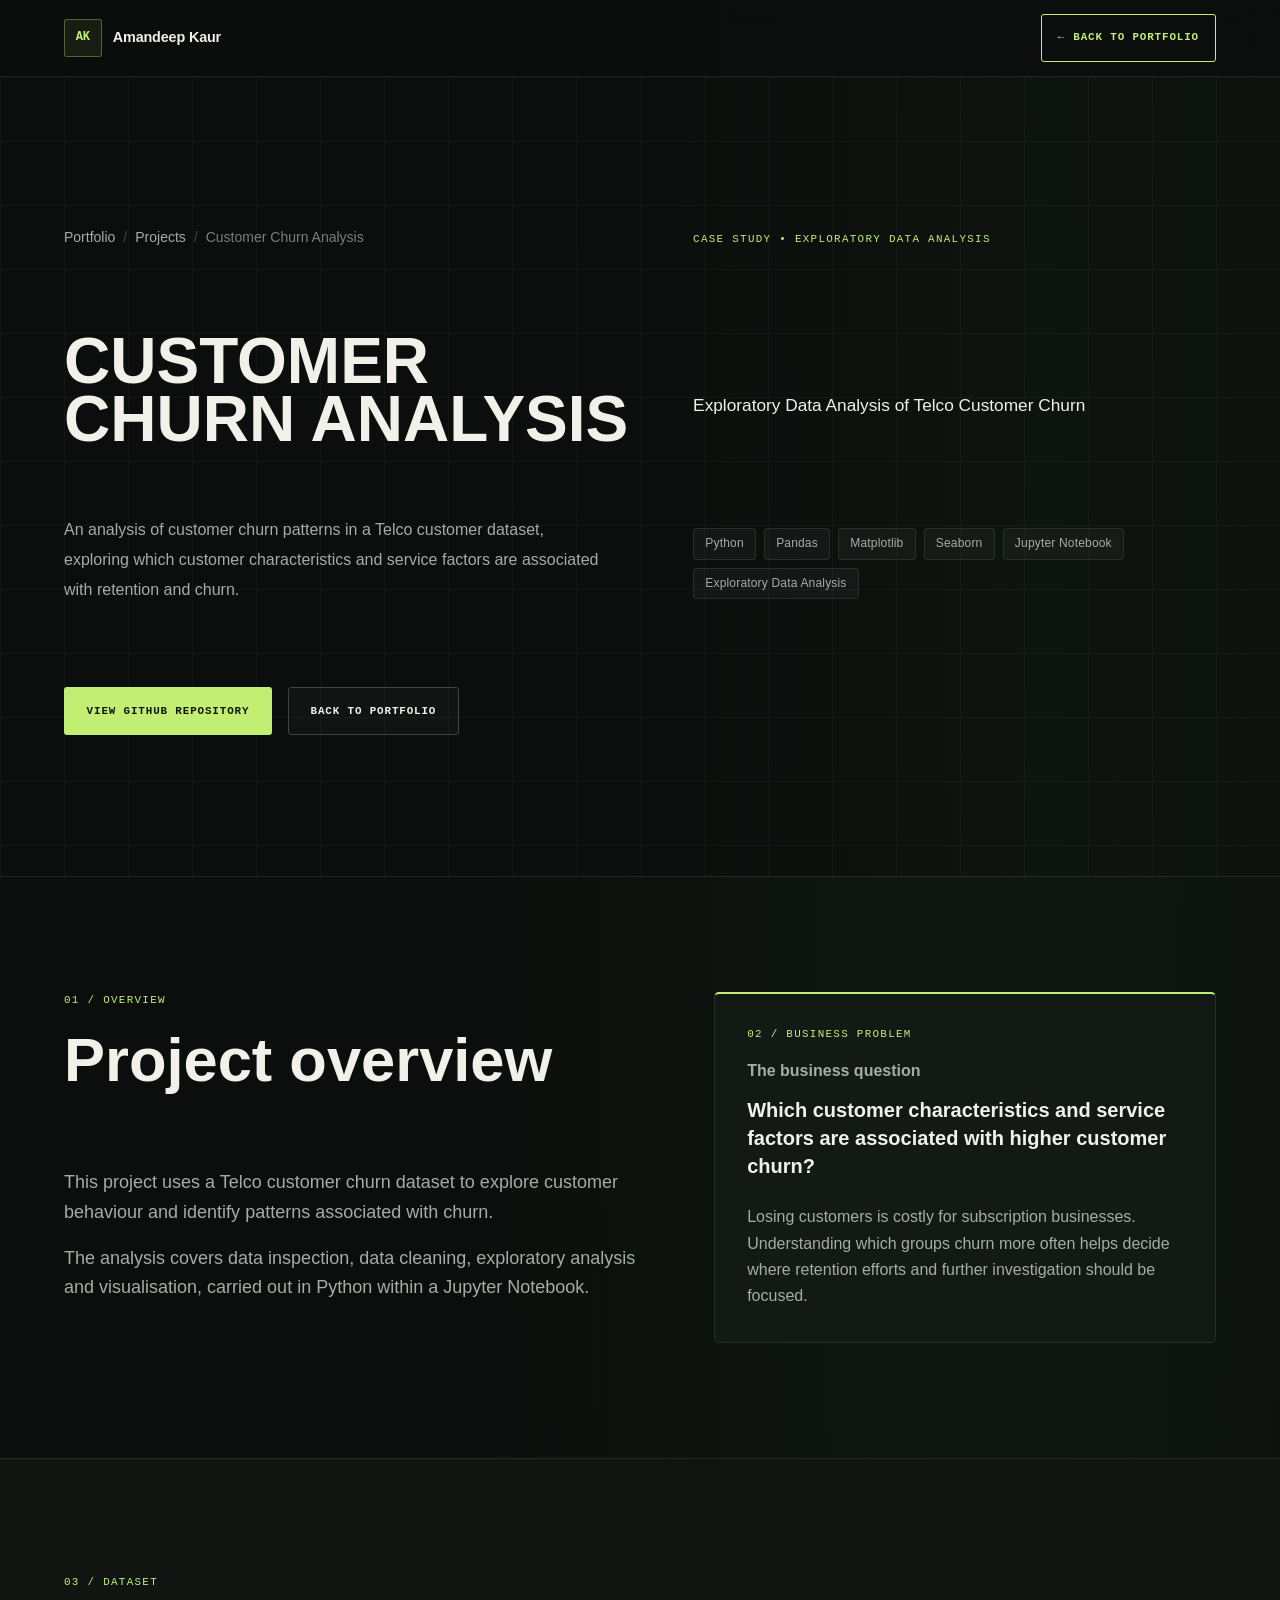
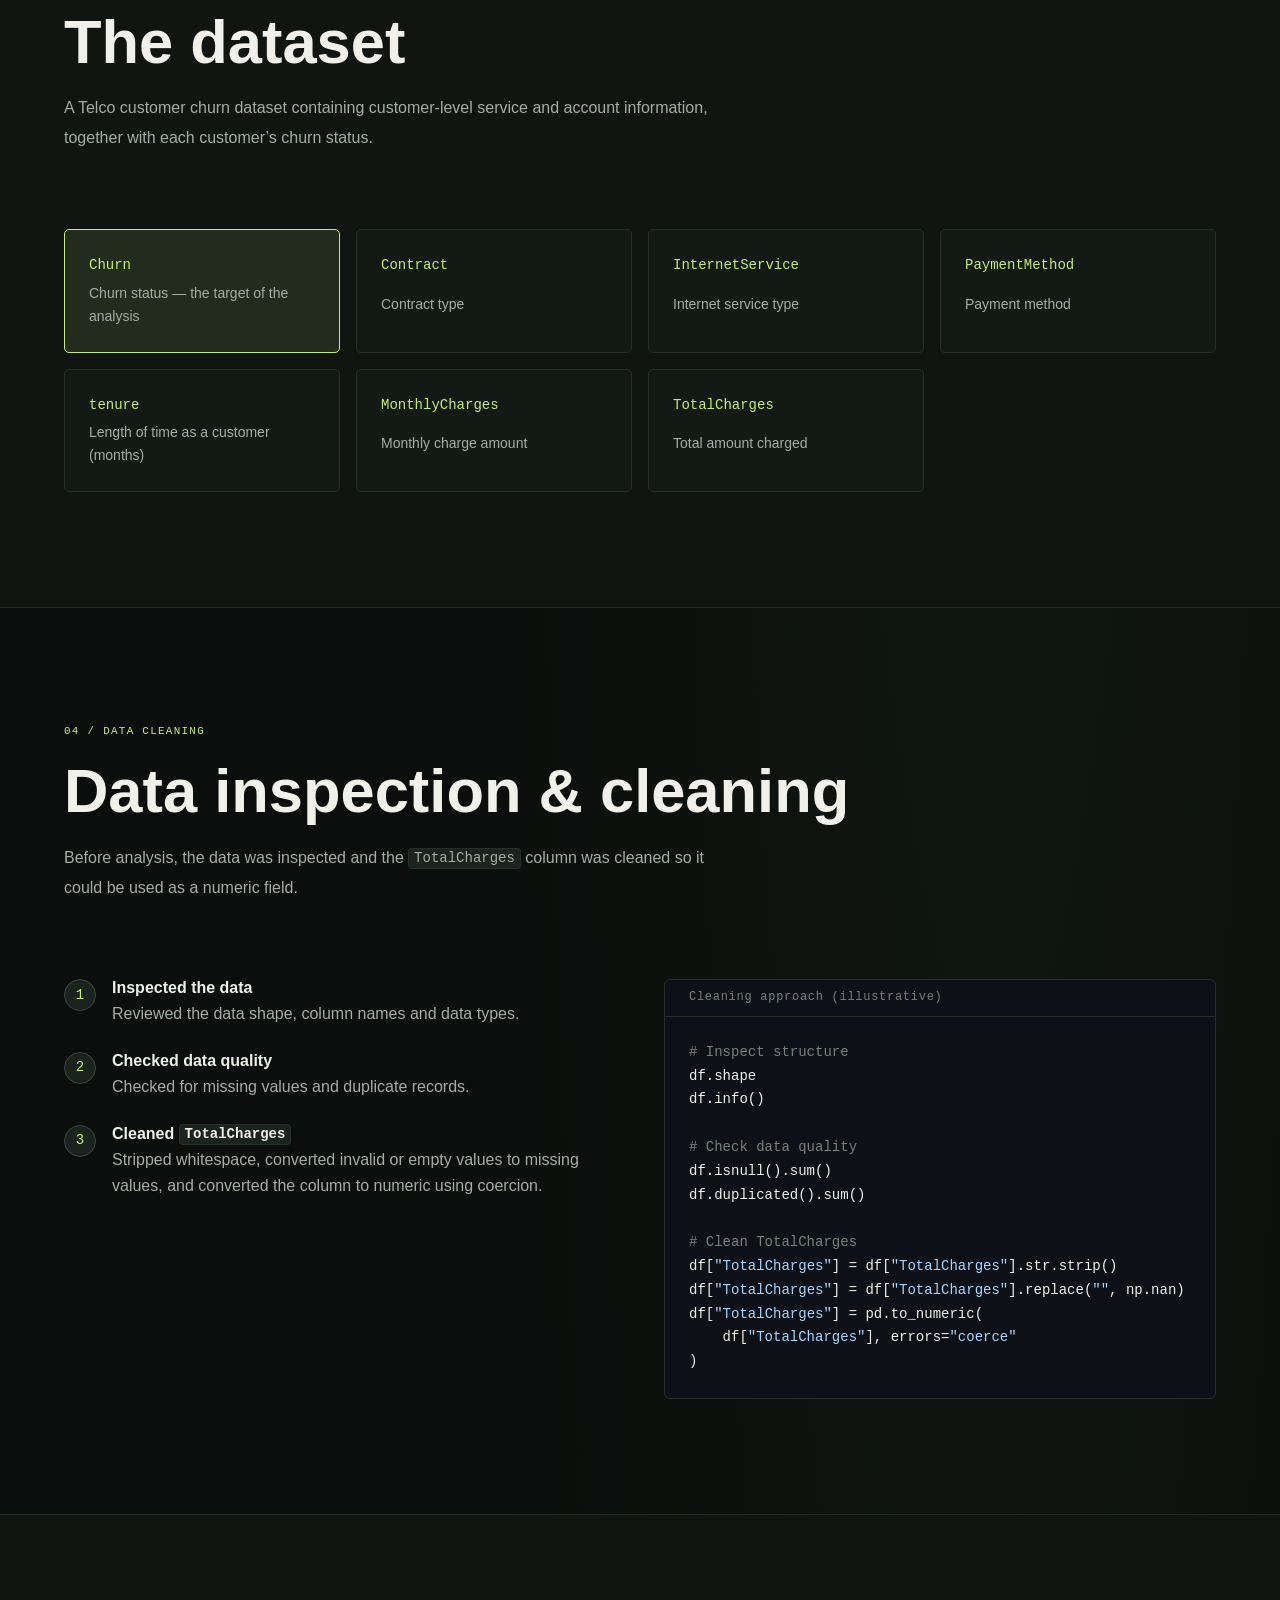
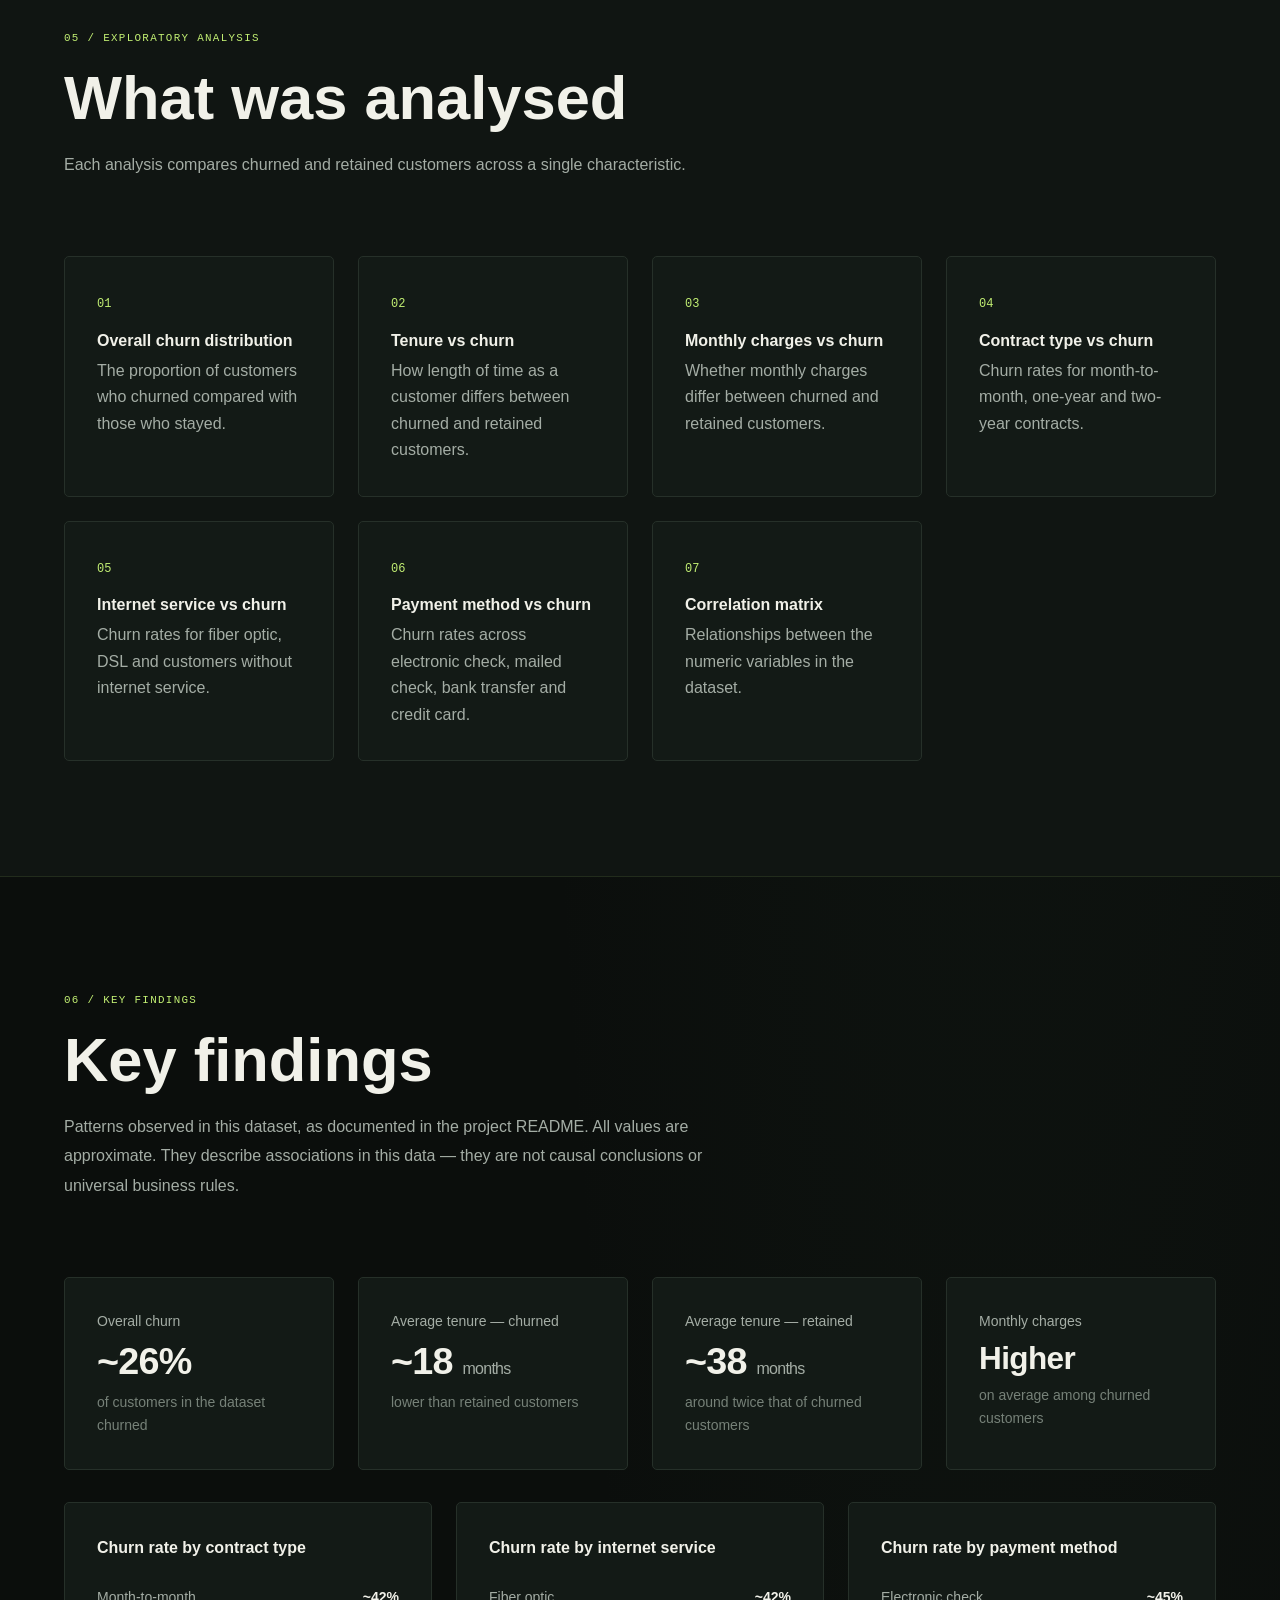
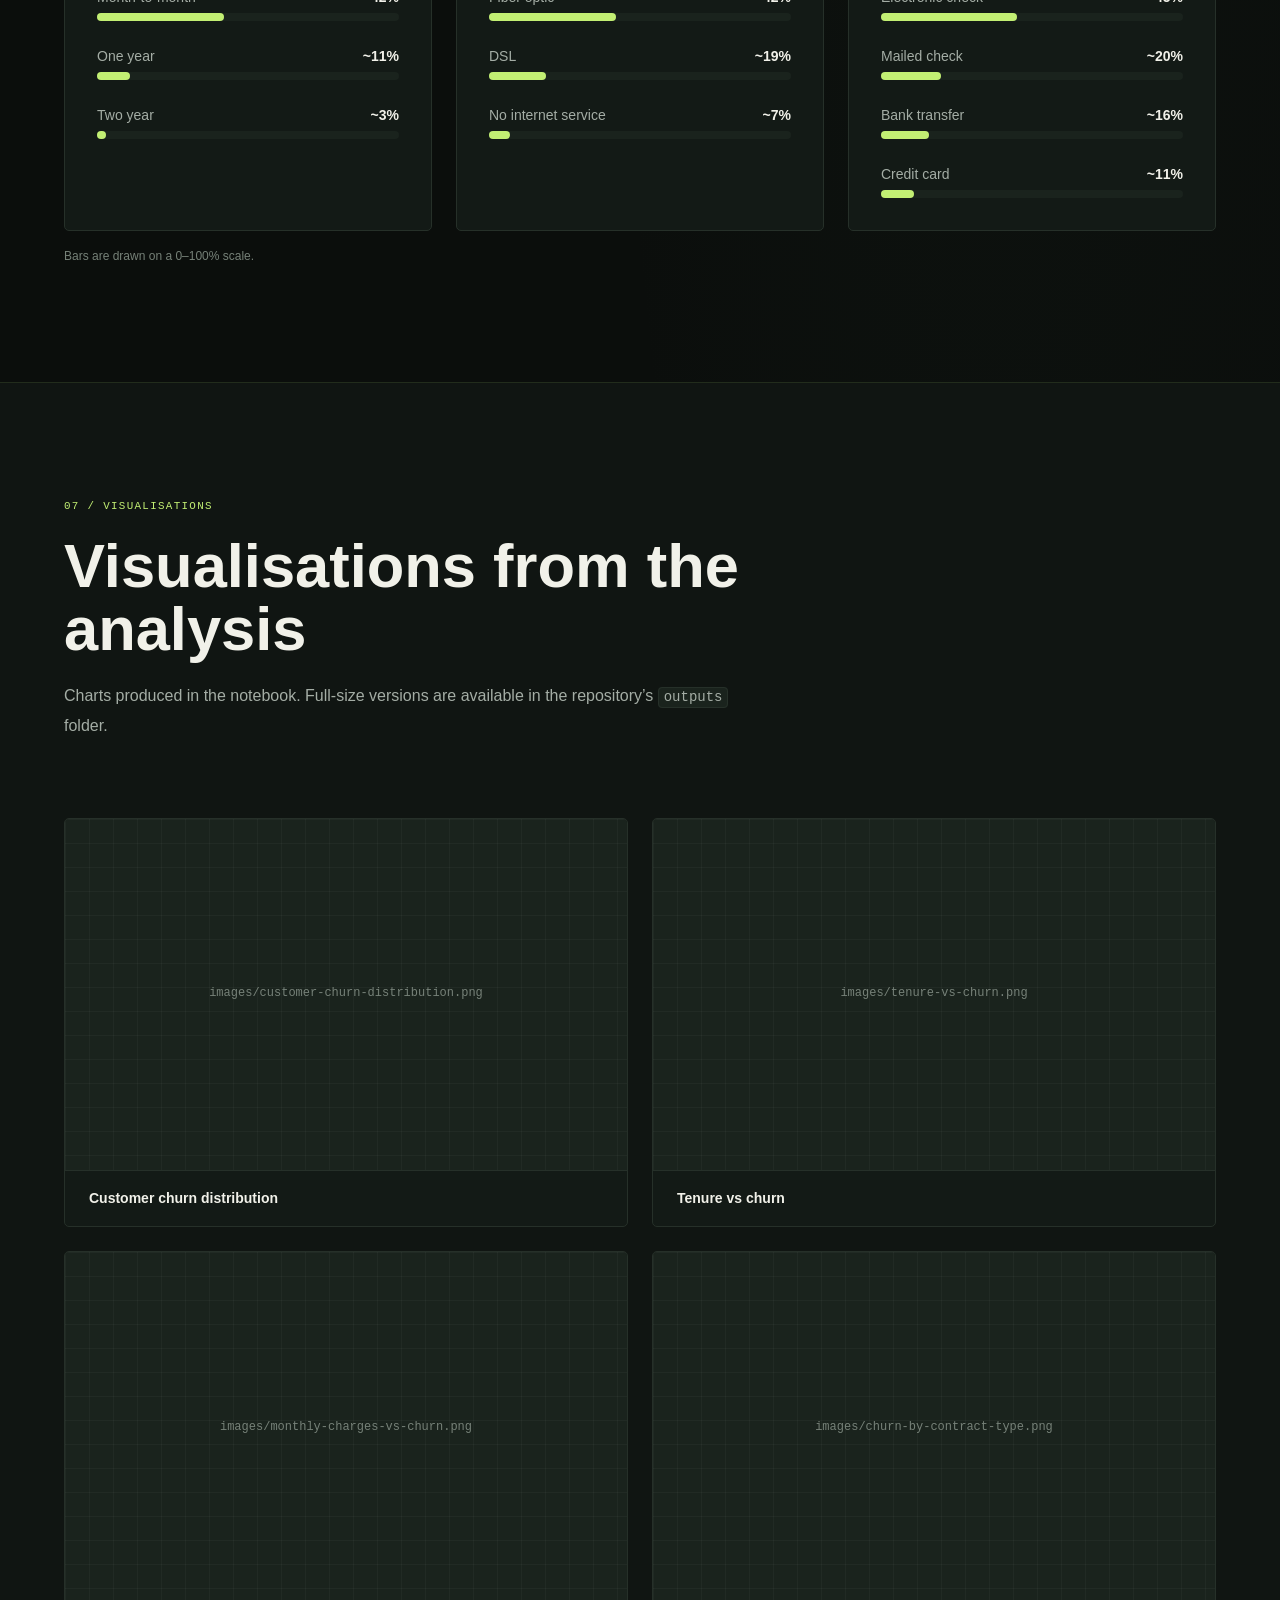
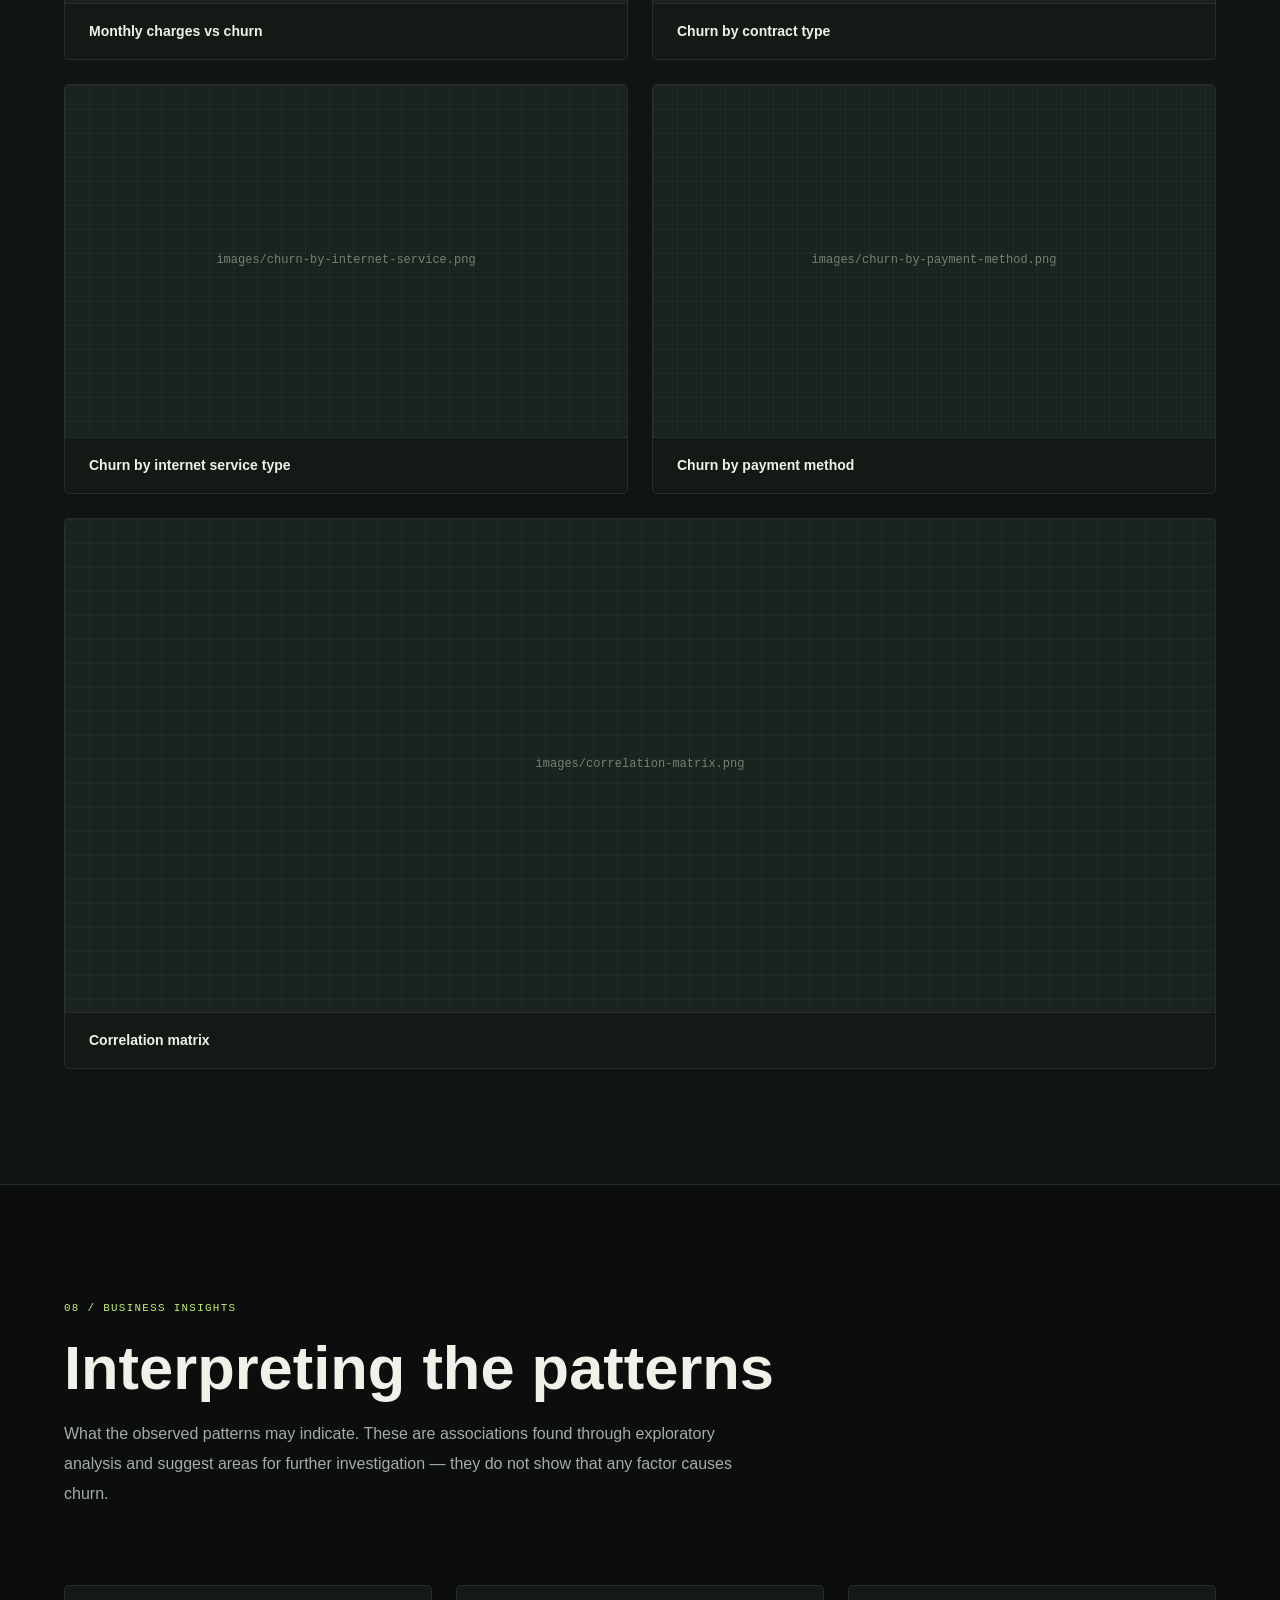
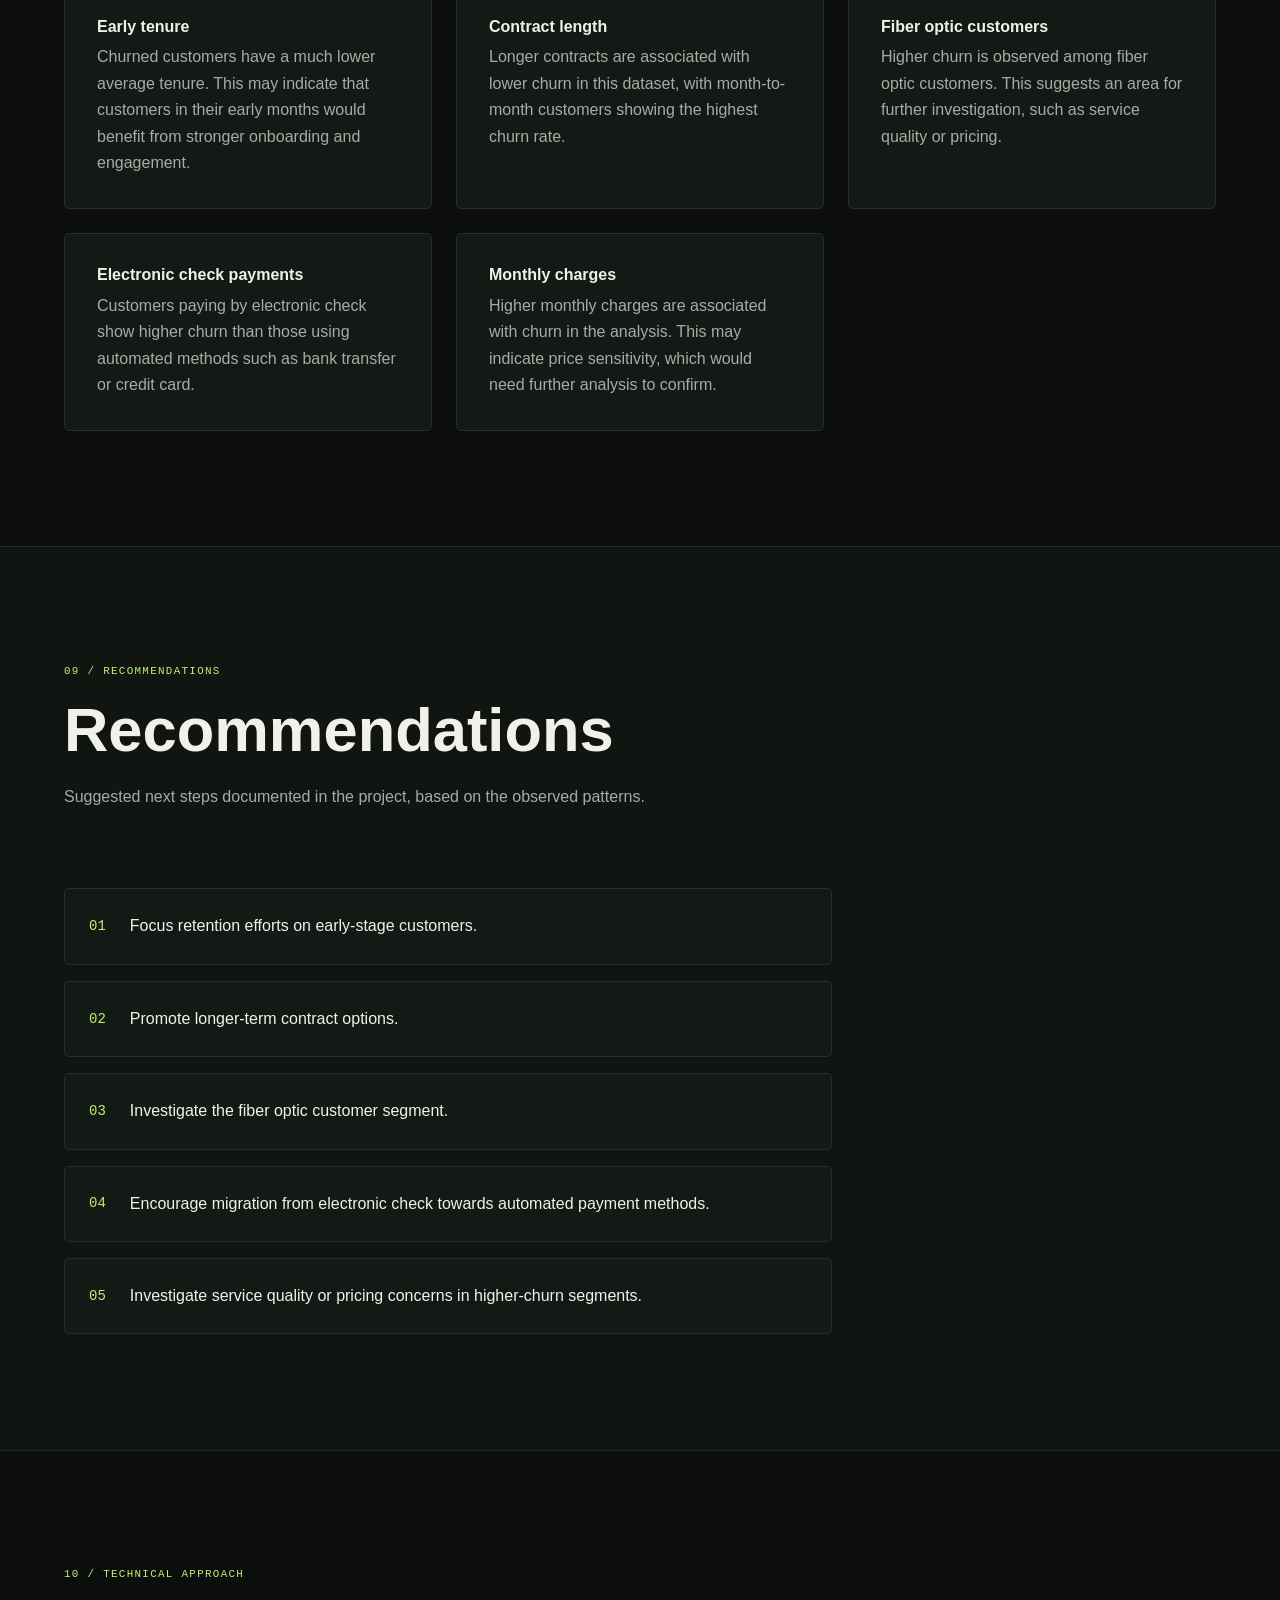
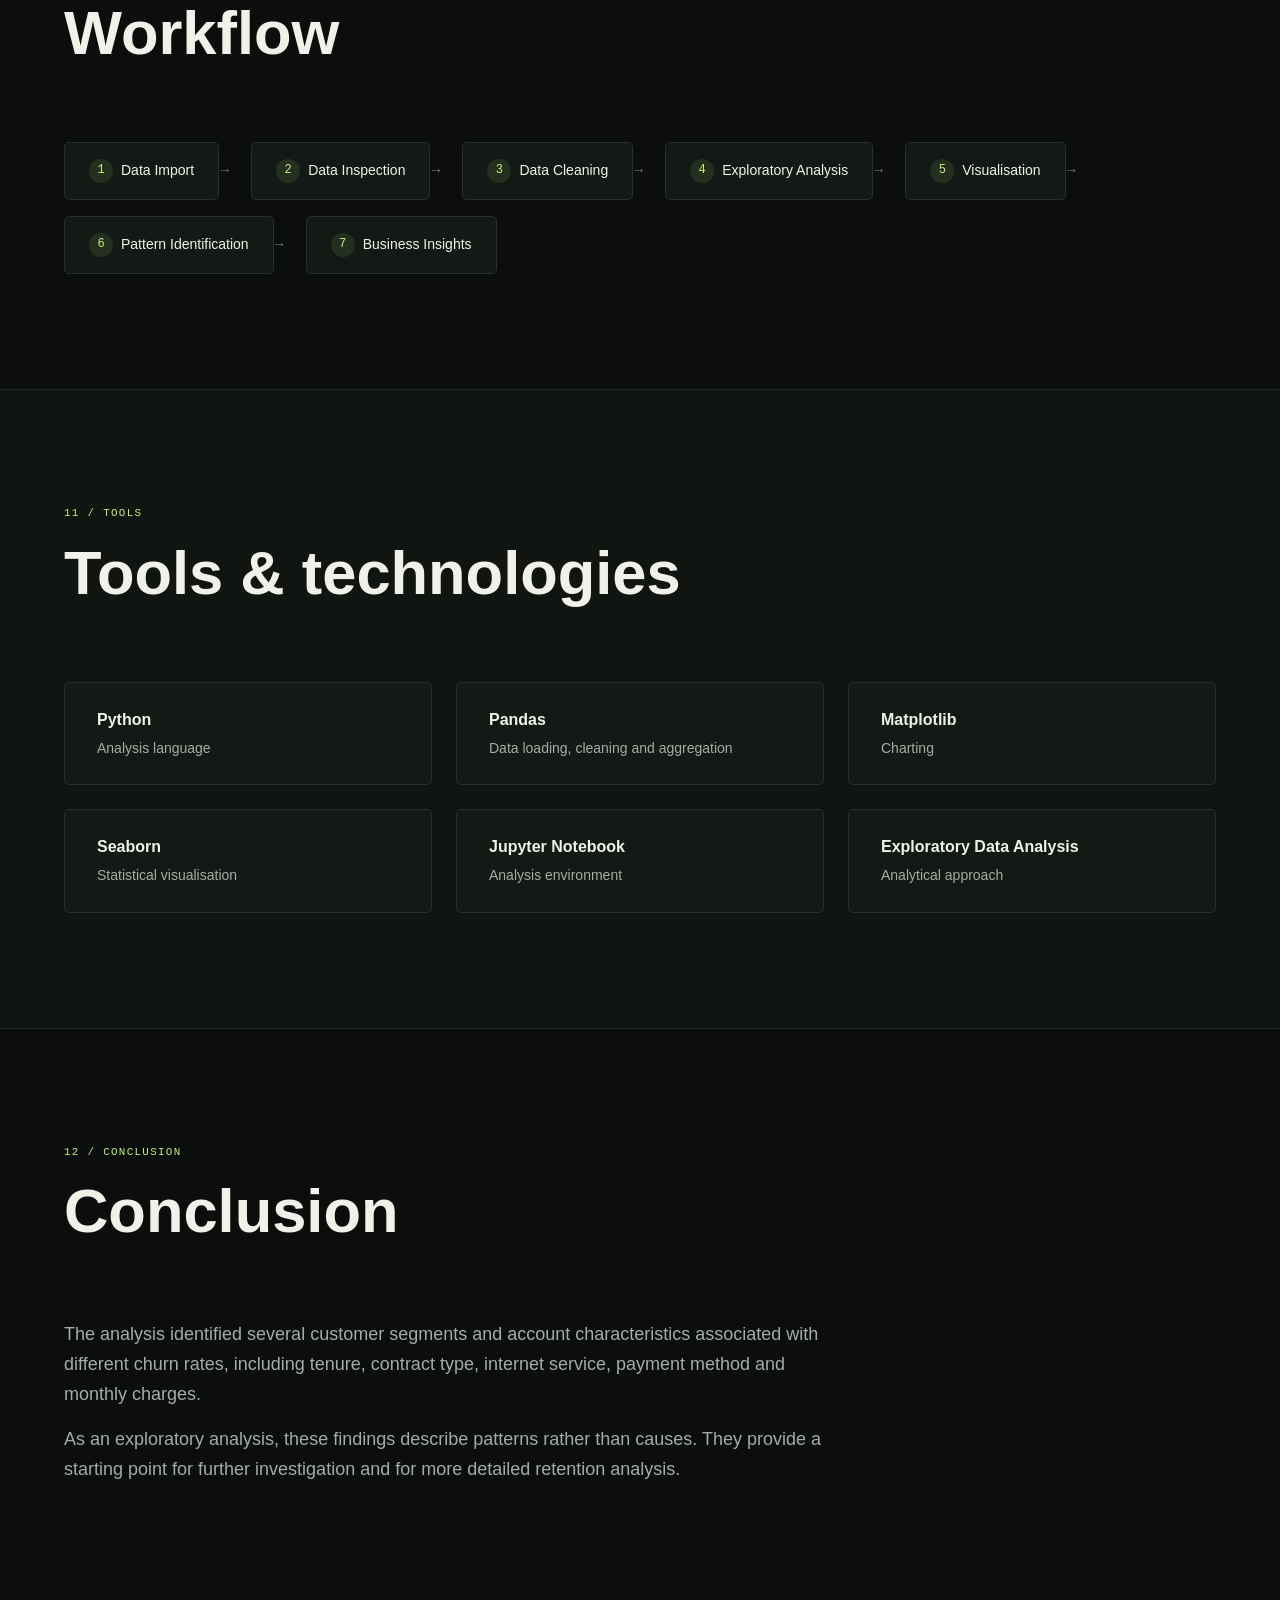
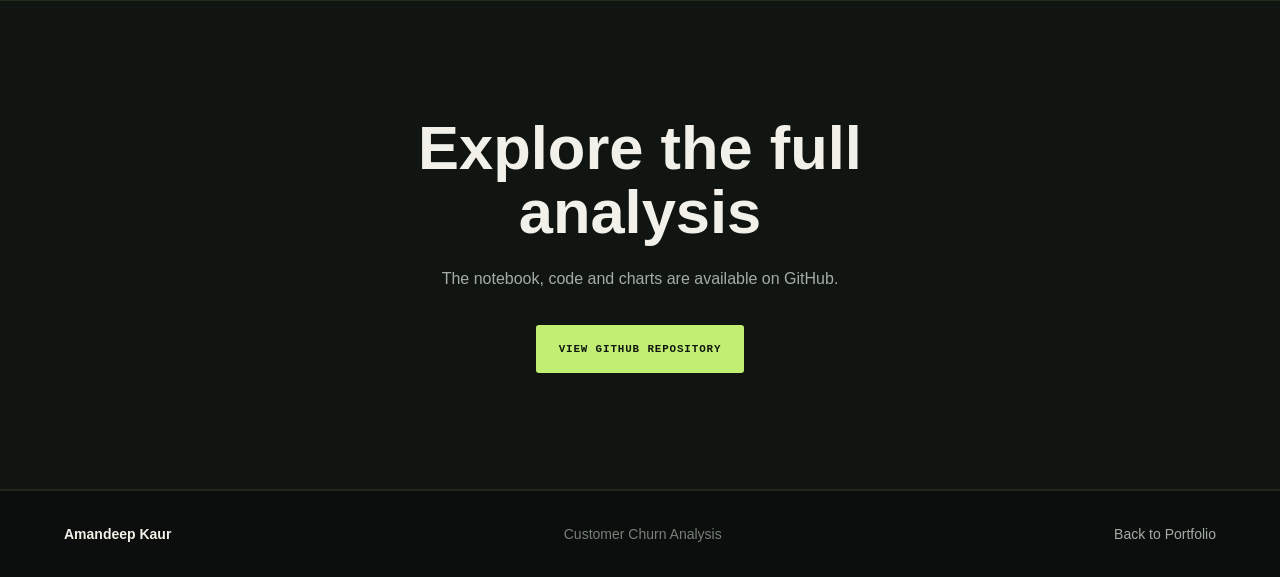
==== commit 6d8796c6: "Update portfolio content Co-Authored-By: Claude Opus 5.5 <noreply@anthropic.com>" ====
--- a/projects/customer-churn/index.html
+++ b/projects/customer-churn/index.html
@@ -5,7 +5,7 @@
   <meta name="viewport" content="width=device-width, initial-scale=1.0">
   <meta name="description" content="Customer Churn Analysis — exploratory data analysis of a Telco customer churn dataset using Python, Pandas, Matplotlib and Seaborn.">
   <meta name="theme-color" content="#0b0f14">
-  <title>Customer Churn Analysis | Aman Mehra</title>
+  <title>Customer Churn Analysis | Amandeep Kaur</title>
   <!-- Shared portfolio design system (read only), then page-specific styles -->
   <link rel="stylesheet" href="../../css/style.css">
   <link rel="stylesheet" href="project.css">
@@ -16,9 +16,9 @@
   <!-- ===== Header ===== -->
   <header class="site-header">
     <div class="container header-inner">
-      <a class="logo" href="../../index.html" aria-label="Aman Mehra — portfolio home">
-        <span class="logo-mark" aria-hidden="true">AM</span>
-        <span class="logo-text">Aman Mehra</span>
+      <a class="logo" href="../../index.html" aria-label="Amandeep Kaur — portfolio home">
+        <span class="logo-mark" aria-hidden="true">AK</span>
+        <span class="logo-text">Amandeep Kaur</span>
       </a>
       <a class="btn btn-outline btn-sm" href="../../index.html#projects">
         <span aria-hidden="true">&larr;</span> Back to Portfolio
@@ -551,7 +551,7 @@
   <!-- ===== 15. Footer ===== -->
   <footer class="site-footer">
     <div class="container footer-inner">
-      <p class="footer-name">Aman Mehra</p>
+      <p class="footer-name">Amandeep Kaur</p>
       <p class="footer-copy">Customer Churn Analysis</p>
       <ul class="footer-links">
         <li><a href="../../index.html">Back to Portfolio</a></li>
